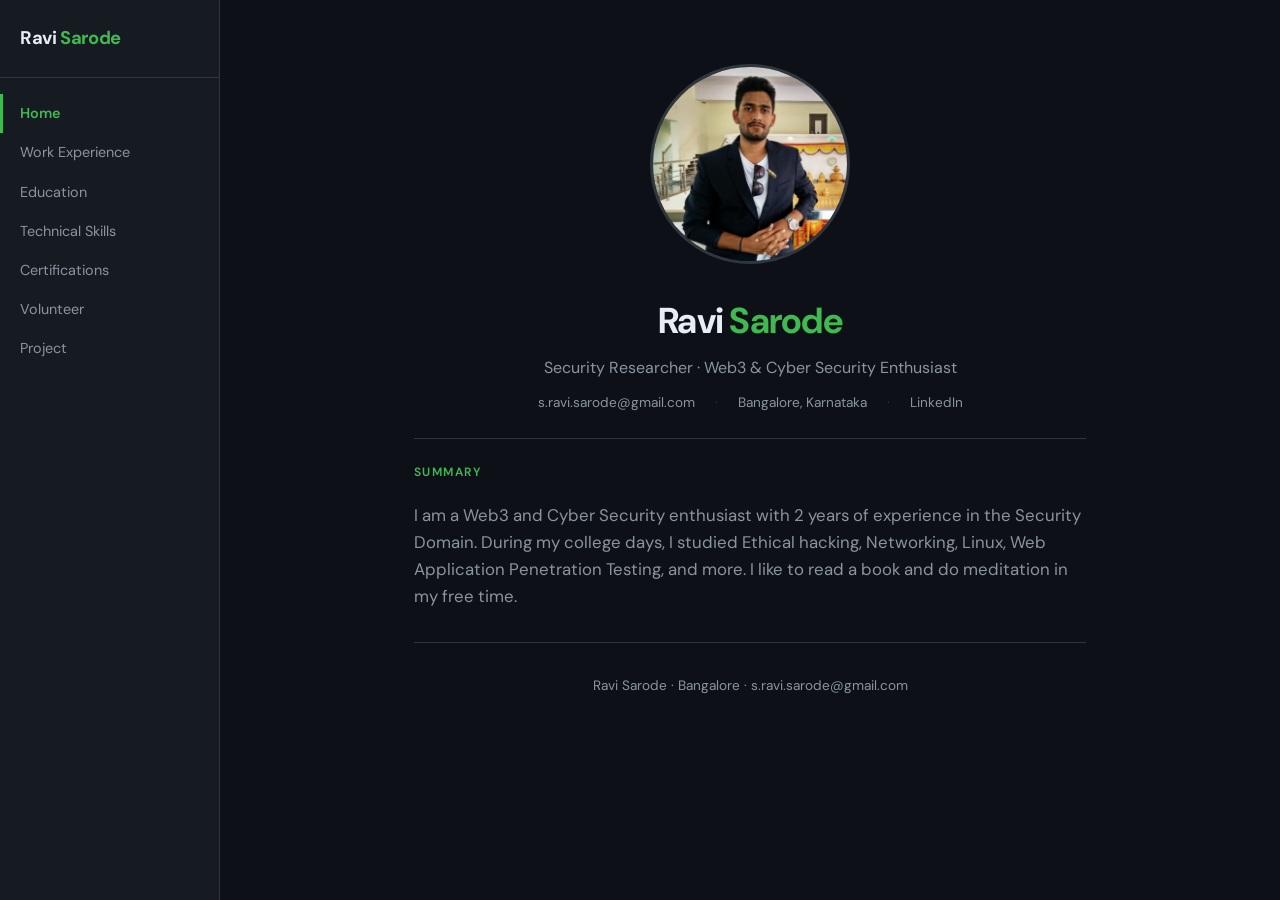
==== index.html @ e438eb8a "Initial commit: resume website Made-with: Cursor" ====
<!DOCTYPE html>
<html lang="en">
<head>
  <meta charset="UTF-8">
  <meta name="viewport" content="width=device-width, initial-scale=1.0">
  <title>Ravi Sarode | Security Researcher & Web3 Enthusiast</title>
  <link rel="preconnect" href="https://fonts.googleapis.com">
  <link rel="preconnect" href="https://fonts.gstatic.com" crossorigin>
  <link href="https://fonts.googleapis.com/css2?family=DM+Sans:ital,opsz,wght@0,9..40,400;0,9..40,500;0,9..40,600;0,9..40,700&family=JetBrains+Mono:wght@400;500&display=swap" rel="stylesheet">
  <link rel="stylesheet" href="styles.css">
</head>
<body>
  <aside class="sidebar">
    <div class="sidebar-brand">
      <a href="index.html">Ravi <span>Sarode</span></a>
    </div>
    <nav>
      <ul class="sidebar-nav">
        <li><a href="index.html" class="active">Home</a></li>
        <li><a href="work-experience.html">Work Experience</a></li>
        <li><a href="education.html">Education</a></li>
        <li><a href="technical-skills.html">Technical Skills</a></li>
        <li><a href="certifications.html">Certifications</a></li>
        <li><a href="volunteer.html">Volunteer</a></li>
        <li><a href="project.html">Project</a></li>
      </ul>
    </nav>
  </aside>

  <main class="main">
    <div class="container">
      <header class="page-header home-hero">
        <div class="home-photo-wrap">
          <img src="ravi.png" alt="Ravi Sarode" class="home-photo" width="220" height="220">
        </div>
        <h1 class="hero-name">Ravi <span>Sarode</span></h1>
        <p class="hero-tagline">Security Researcher · Web3 & Cyber Security Enthusiast</p>
        <div class="contact-bar">
          <a href="mailto:s.ravi.sarode@gmail.com">s.ravi.sarode@gmail.com</a>
          <span class="sep">·</span>
          <span>Bangalore, Karnataka</span>
          <span class="sep">·</span>
          <a href="https://linkedin.com/in/ravi-sarode/" target="_blank" rel="noopener">LinkedIn</a>
        </div>
      </header>

      <h2 class="page-title">Summary</h2>
      <section class="summary">
        <p>
          I am a Web3 and Cyber Security enthusiast with 2 years of experience in the Security Domain.
          During my college days, I studied Ethical hacking, Networking, Linux, Web Application Penetration Testing, and more.
          I like to read a book and do meditation in my free time.
        </p>
      </section>

      <footer>
        <p>Ravi Sarode · Bangalore · s.ravi.sarode@gmail.com</p>
      </footer>
    </div>
  </main>
</body>
</html>
---- styles.css ----
:root {
  --bg: #0d1117;
  --surface: #161b22;
  --border: #30363d;
  --text: #e6edf3;
  --text-muted: #8b949e;
  --accent: #3fb950;
  --accent-dim: #238636;
  --sidebar-w: 220px;
}

* {
  margin: 0;
  padding: 0;
  box-sizing: border-box;
}

html {
  scroll-behavior: smooth;
}

body {
  font-family: 'DM Sans', system-ui, sans-serif;
  background: var(--bg);
  color: var(--text);
  line-height: 1.6;
  min-height: 100vh;
  display: flex;
}

/* Left sidebar */
.sidebar {
  position: fixed;
  left: 0;
  top: 0;
  bottom: 0;
  width: var(--sidebar-w);
  background: var(--surface);
  border-right: 1px solid var(--border);
  padding: 1.5rem 0;
  z-index: 100;
}

.sidebar-brand {
  padding: 0 1.25rem 1.5rem;
  border-bottom: 1px solid var(--border);
  margin-bottom: 1rem;
}

.sidebar-brand a {
  text-decoration: none;
  color: var(--text);
  font-weight: 700;
  font-size: 1.15rem;
  letter-spacing: -0.02em;
}

.sidebar-brand a span {
  color: var(--accent);
}

.sidebar-nav {
  list-style: none;
}

.sidebar-nav a {
  display: block;
  padding: 0.5rem 1.25rem;
  color: var(--text-muted);
  text-decoration: none;
  font-size: 0.9rem;
  transition: color 0.15s, background 0.15s;
}

.sidebar-nav a:hover {
  color: var(--accent);
  background: rgba(63, 185, 80, 0.08);
}

.sidebar-nav a.active {
  color: var(--accent);
  font-weight: 600;
  border-left: 3px solid var(--accent);
  padding-left: calc(1.25rem - 3px);
}

/* Main content */
.main {
  flex: 1;
  margin-left: var(--sidebar-w);
  min-height: 100vh;
}

.container {
  max-width: 720px;
  margin: 0 auto;
  padding: 2rem 1.5rem;
}

/* Hero (for home) */
header.page-header {
  padding: 2rem 0 1.5rem;
  border-bottom: 1px solid var(--border);
  margin-bottom: 1.5rem;
}

/* Home page only: photo above name, centered */
.home-hero {
  text-align: center;
}

.home-photo-wrap {
  margin-bottom: 1.25rem;
}

.home-photo {
  width: 200px;
  height: 200px;
  object-fit: cover;
  border-radius: 50%;
  border: 3px solid var(--border);
  display: inline-block;
}

.home-hero .hero-name {
  margin-bottom: 0.35rem;
}

.home-hero .hero-tagline {
  margin-bottom: 0.75rem;
}

.home-hero .contact-bar {
  justify-content: center;
}


.hero-name {
  font-size: clamp(1.75rem, 4vw, 2.25rem);
  font-weight: 700;
  letter-spacing: -0.02em;
  margin-bottom: 0.35rem;
}

.hero-name span {
  color: var(--accent);
}

.hero-tagline {
  font-size: 1rem;
  color: var(--text-muted);
}

.contact-bar {
  display: flex;
  flex-wrap: wrap;
  gap: 0.75rem 1.25rem;
  font-size: 0.85rem;
  margin-top: 0.75rem;
}

.contact-bar a,
.contact-bar span {
  color: var(--text-muted);
  text-decoration: none;
}

.contact-bar a:hover {
  color: var(--accent);
}

.contact-bar .sep {
  color: var(--border);
}

/* Page title */
.page-title {
  font-size: 0.75rem;
  font-weight: 600;
  text-transform: uppercase;
  letter-spacing: 0.12em;
  color: var(--accent);
  margin-bottom: 1.25rem;
}

/* Summary */
.summary p {
  color: var(--text-muted);
  font-size: 1.05rem;
  max-width: 65ch;
}

/* Cards */
.card {
  background: var(--surface);
  border: 1px solid var(--border);
  border-radius: 8px;
  padding: 1.25rem 1.5rem;
  margin-bottom: 1rem;
}

.card:last-child {
  margin-bottom: 0;
}

.card-header {
  display: flex;
  flex-wrap: wrap;
  justify-content: space-between;
  align-items: baseline;
  gap: 0.5rem;
  margin-bottom: 0.75rem;
}

.card-title {
  font-weight: 600;
  font-size: 1.05rem;
}

.card-meta {
  font-size: 0.85rem;
  color: var(--text-muted);
  font-family: 'JetBrains Mono', monospace;
}

.card-sub {
  font-size: 0.9rem;
  color: var(--accent);
  margin-bottom: 0.5rem;
}

.card ul {
  list-style: none;
  padding-left: 0;
}

.card li {
  position: relative;
  padding-left: 1.25rem;
  margin-bottom: 0.4rem;
  color: var(--text-muted);
  font-size: 0.95rem;
}

.card li::before {
  content: '';
  position: absolute;
  left: 0;
  top: 0.55em;
  width: 4px;
  height: 4px;
  background: var(--accent);
  border-radius: 50%;
}

/* Skills grid */
.skills-grid {
  display: grid;
  grid-template-columns: repeat(auto-fill, minmax(160px, 1fr));
  gap: 0.75rem;
}

.skill-tag {
  background: var(--surface);
  border: 1px solid var(--border);
  border-radius: 6px;
  padding: 0.5rem 0.85rem;
  font-size: 0.9rem;
  font-family: 'JetBrains Mono', monospace;
}

.certs-list {
  display: flex;
  flex-wrap: wrap;
  gap: 0.75rem;
}

.cert-badge {
  background: var(--surface);
  border: 1px solid var(--border);
  border-radius: 6px;
  padding: 0.6rem 1rem;
  font-size: 0.9rem;
  color: var(--text-muted);
}

footer {
  padding: 2rem 0 1rem;
  margin-top: 2rem;
  border-top: 1px solid var(--border);
  text-align: center;
  font-size: 0.85rem;
  color: var(--text-muted);
}

@media (max-width: 768px) {
  .sidebar {
    width: 100%;
    height: auto;
    position: relative;
    border-right: none;
    border-bottom: 1px solid var(--border);
    padding: 0.75rem 1rem;
  }

  .sidebar-brand {
    padding: 0 0 0.75rem;
    margin-bottom: 0.5rem;
  }

  .main {
    margin-left: 0;
  }

  .sidebar-nav {
    display: flex;
    flex-wrap: wrap;
    gap: 0.25rem;
  }

  .sidebar-nav a {
    padding: 0.4rem 0.75rem;
    font-size: 0.8rem;
  }

  .sidebar-nav a.active {
    border-left: none;
    border-bottom: 2px solid var(--accent);
    padding-left: 0.75rem;
  }
}

@media (max-width: 600px) {
  .container {
    padding: 1.25rem 1rem;
  }

  .card-header {
    flex-direction: column;
    align-items: flex-start;
  }
}
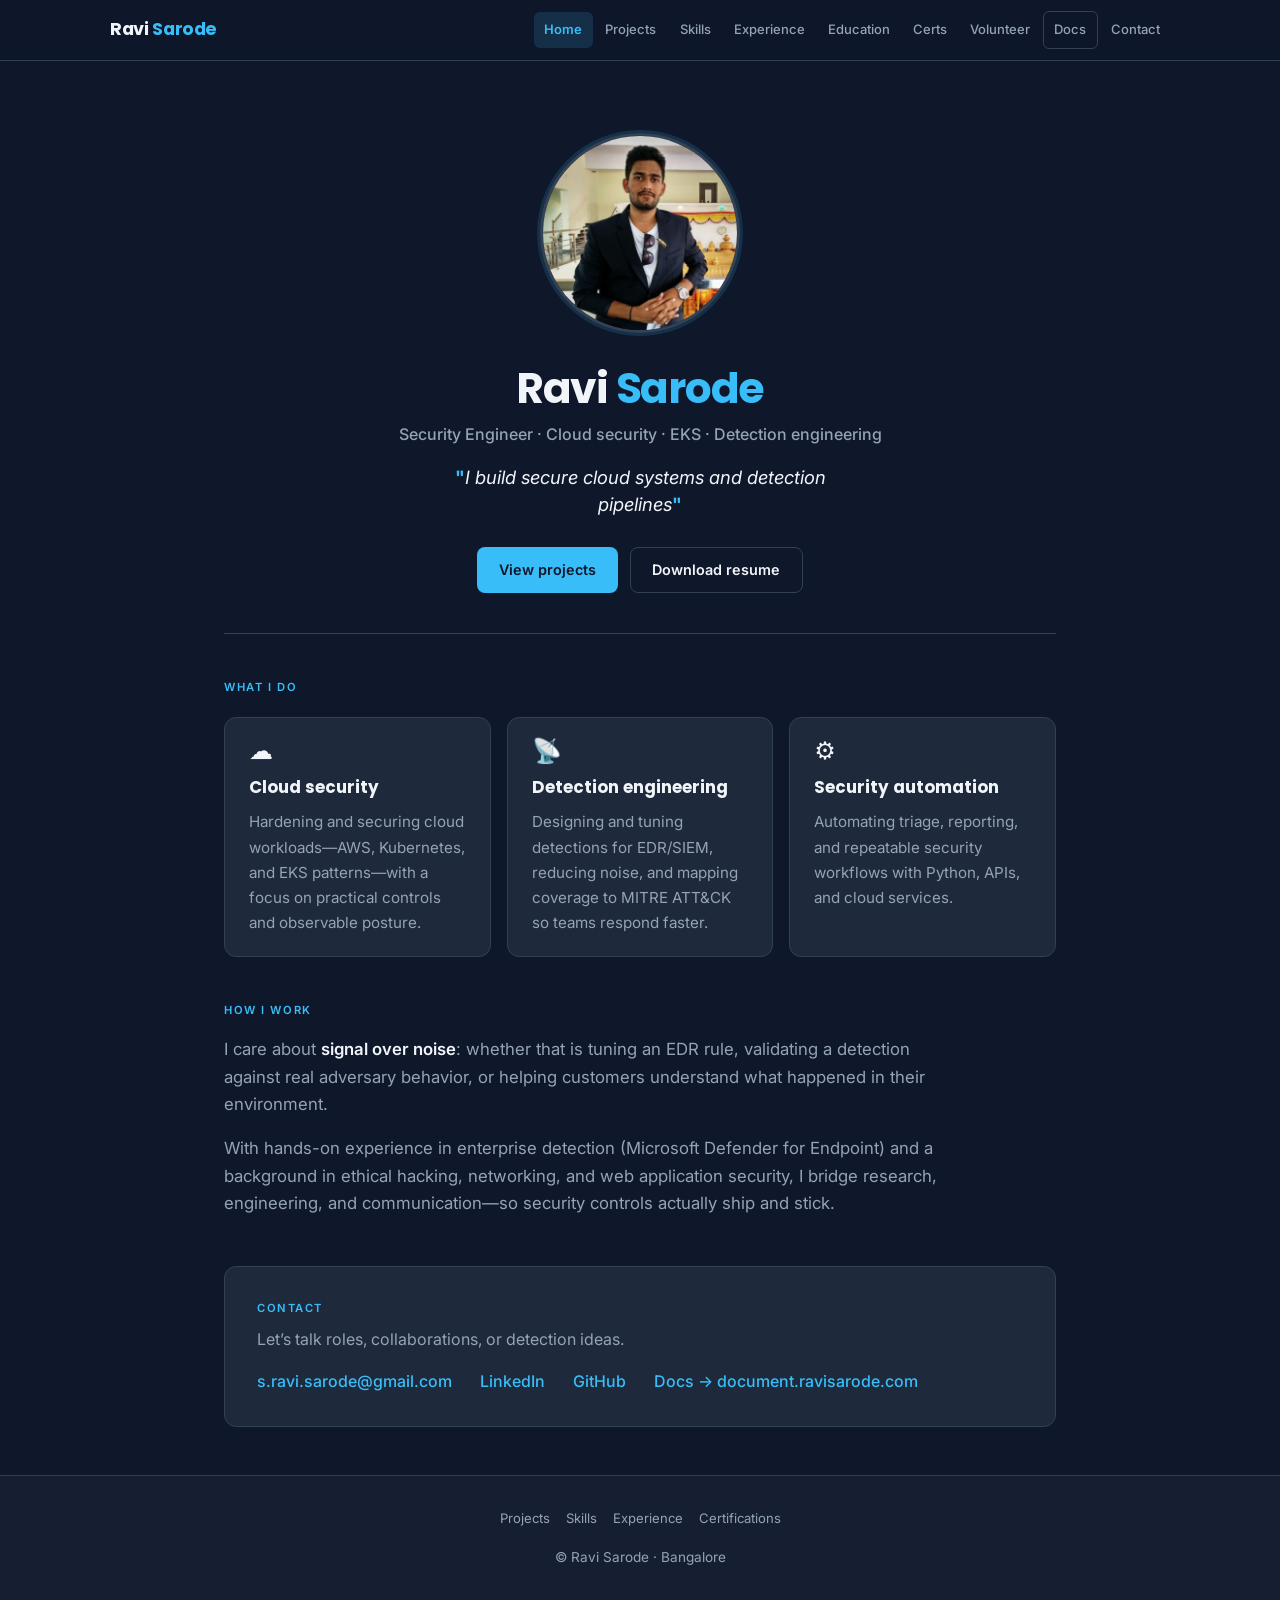
==== commit 73764345: "Portfolio updates: nav, theme, education timeline, experience (Fortinet/LTI), volunteer links Made-w" ====
--- a/index.html
+++ b/index.html
@@ -3,60 +3,113 @@
 <head>
   <meta charset="UTF-8">
   <meta name="viewport" content="width=device-width, initial-scale=1.0">
-  <title>Ravi Sarode | Security Researcher & Web3 Enthusiast</title>
+  <title>Ravi Sarode | Security Engineer · Cloud & Detection</title>
   <link rel="preconnect" href="https://fonts.googleapis.com">
   <link rel="preconnect" href="https://fonts.gstatic.com" crossorigin>
-  <link href="https://fonts.googleapis.com/css2?family=DM+Sans:ital,opsz,wght@0,9..40,400;0,9..40,500;0,9..40,600;0,9..40,700&family=JetBrains+Mono:wght@400;500&display=swap" rel="stylesheet">
-  <link rel="stylesheet" href="styles.css">
+  <link href="https://fonts.googleapis.com/css2?family=Inter:wght@400;500;600;700&family=JetBrains+Mono:wght@400;500&family=Poppins:wght@600;700&display=swap" rel="stylesheet">
+  <link rel="stylesheet" href="styles.css?v=4">
 </head>
 <body>
-  <aside class="sidebar">
-    <div class="sidebar-brand">
-      <a href="index.html">Ravi <span>Sarode</span></a>
+  <a class="skip-link" href="#main-content">Skip to content</a>
+  <header class="site-header">
+    <div class="header-inner">
+      <a class="site-logo" href="index.html">Ravi <span>Sarode</span></a>
+      <button type="button" class="nav-toggle" aria-label="Open menu" aria-expanded="false" aria-controls="site-nav">
+        <span class="nav-toggle-bars" aria-hidden="true">
+          <span class="nav-toggle-bar"></span>
+          <span class="nav-toggle-bar"></span>
+          <span class="nav-toggle-bar"></span>
+        </span>
+      </button>
+      <nav id="site-nav" class="primary-nav" aria-label="Main">
+        <ul class="nav-list">
+          <li><a href="index.html" class="active">Home</a></li>
+          <li><a href="project.html">Projects</a></li>
+          <li><a href="technical-skills.html">Skills</a></li>
+          <li><a href="work-experience.html">Experience</a></li>
+          <li><a href="education.html">Education</a></li>
+          <li><a href="certifications.html">Certs</a></li>
+          <li><a href="volunteer.html">Volunteer</a></li>
+          <li><a href="https://document.ravisarode.com" class="nav-docs" target="_blank" rel="noopener">Docs</a></li>
+          <li><a href="#contact">Contact</a></li>
+        </ul>
+      </nav>
     </div>
-    <nav>
-      <ul class="sidebar-nav">
-        <li><a href="index.html" class="active">Home</a></li>
-        <li><a href="work-experience.html">Work Experience</a></li>
-        <li><a href="education.html">Education</a></li>
-        <li><a href="technical-skills.html">Technical Skills</a></li>
-        <li><a href="certifications.html">Certifications</a></li>
-        <li><a href="volunteer.html">Volunteer</a></li>
-        <li><a href="project.html">Project</a></li>
-      </ul>
-    </nav>
-  </aside>
+  </header>
+  <div class="nav-overlay" aria-hidden="true"></div>
 
-  <main class="main">
+  <main class="main" id="main-content">
     <div class="container">
       <header class="page-header home-hero">
         <div class="home-photo-wrap">
           <img src="ravi.png" alt="Ravi Sarode" class="home-photo" width="220" height="220">
         </div>
         <h1 class="hero-name">Ravi <span>Sarode</span></h1>
-        <p class="hero-tagline">Security Researcher · Web3 & Cyber Security Enthusiast</p>
-        <div class="contact-bar">
-          <a href="mailto:s.ravi.sarode@gmail.com">s.ravi.sarode@gmail.com</a>
-          <span class="sep">·</span>
-          <span>Bangalore, Karnataka</span>
-          <span class="sep">·</span>
-          <a href="https://linkedin.com/in/ravi-sarode/" target="_blank" rel="noopener">LinkedIn</a>
+        <p class="hero-role">Security Engineer · Cloud security · EKS · Detection engineering</p>
+        <p class="hero-quote">I build secure cloud systems and detection pipelines</p>
+        <div class="hero-cta">
+          <a class="btn btn-primary" href="project.html">View projects</a>
+          <a class="btn btn-secondary" href="resume.pdf" download>Download resume</a>
         </div>
       </header>
 
-      <h2 class="page-title">Summary</h2>
-      <section class="summary">
-        <p>
-          I am a Web3 and Cyber Security enthusiast with 2 years of experience in the Security Domain.
-          During my college days, I studied Ethical hacking, Networking, Linux, Web Application Penetration Testing, and more.
-          I like to read a book and do meditation in my free time.
-        </p>
+      <section class="section-what" aria-labelledby="what-heading">
+        <h2 id="what-heading" class="page-title">What I do</h2>
+        <div class="what-grid">
+          <article class="what-card">
+            <div class="what-icon" aria-hidden="true">☁️</div>
+            <h3>Cloud security</h3>
+            <p>Hardening and securing cloud workloads—AWS, Kubernetes, and EKS patterns—with a focus on practical controls and observable posture.</p>
+          </article>
+          <article class="what-card">
+            <div class="what-icon" aria-hidden="true">📡</div>
+            <h3>Detection engineering</h3>
+            <p>Designing and tuning detections for EDR/SIEM, reducing noise, and mapping coverage to MITRE ATT&amp;CK so teams respond faster.</p>
+          </article>
+          <article class="what-card">
+            <div class="what-icon" aria-hidden="true">⚙️</div>
+            <h3>Security automation</h3>
+            <p>Automating triage, reporting, and repeatable security workflows with Python, APIs, and cloud services.</p>
+          </article>
+        </div>
       </section>
 
-      <footer>
-        <p>Ravi Sarode · Bangalore · s.ravi.sarode@gmail.com</p>
-      </footer>
+      <section class="section-story" aria-labelledby="story-heading">
+        <h2 id="story-heading" class="page-title">How I work</h2>
+        <div class="story-block">
+          <p>
+            I care about <strong>signal over noise</strong>: whether that is tuning an EDR rule, validating a detection against real adversary behavior, or helping customers understand what happened in their environment.
+          </p>
+          <p>
+            With hands-on experience in enterprise detection (Microsoft Defender for Endpoint) and a background in ethical hacking, networking, and web application security, I bridge research, engineering, and communication—so security controls actually ship and stick.
+          </p>
+        </div>
+      </section>
+
+      <section class="section-contact" id="contact" aria-labelledby="contact-heading">
+        <h2 id="contact-heading" class="page-title" style="margin-bottom: 0.5rem;">Contact</h2>
+        <p class="page-lead" style="margin-bottom: 0;">Let’s talk roles, collaborations, or detection ideas.</p>
+        <div class="contact-grid">
+          <a href="mailto:s.ravi.sarode@gmail.com">s.ravi.sarode@gmail.com</a>
+          <a href="https://linkedin.com/in/ravi-sarode/" target="_blank" rel="noopener">LinkedIn</a>
+          <a href="https://github.com/ravisarode" target="_blank" rel="noopener">GitHub</a>
+          <a href="https://document.ravisarode.com" target="_blank" rel="noopener">Docs → document.ravisarode.com</a>
+        </div>
+      </section>
     </div>
   </main>
+
+  <footer class="site-footer">
+    <div class="site-footer-inner">
+      <nav class="footer-quick" aria-label="Footer">
+        <a href="project.html">Projects</a>
+        <a href="technical-skills.html">Skills</a>
+        <a href="work-experience.html">Experience</a>
+        <a href="certifications.html">Certifications</a>
+      </nav>
+      <p>© Ravi Sarode · Bangalore</p>
+    </div>
+  </footer>
+  <script src="nav.js?v=4"></script>
 </body>
 </html>
--- a/styles.css
+++ b/styles.css
@@ -1,12 +1,16 @@
 :root {
-  --bg: #0d1117;
-  --surface: #161b22;
-  --border: #30363d;
-  --text: #e6edf3;
-  --text-muted: #8b949e;
-  --accent: #3fb950;
-  --accent-dim: #238636;
-  --sidebar-w: 220px;
+  --bg: #0f172a;
+  --bg-elevated: #1e293b;
+  --surface: #1e293b;
+  --border: #334155;
+  --text: #f1f5f9;
+  --text-muted: #94a3b8;
+  --accent: #38bdf8;
+  --accent-dim: #0ea5e9;
+  --accent-glow: rgba(56, 189, 248, 0.15);
+  --header-h: 3.75rem;
+  --container: 880px;
+  --container-wide: 1100px;
 }
 
 * {
@@ -20,97 +24,155 @@
 }
 
 body {
-  font-family: 'DM Sans', system-ui, sans-serif;
+  font-family: 'Inter', system-ui, -apple-system, sans-serif;
   background: var(--bg);
   color: var(--text);
-  line-height: 1.6;
+  line-height: 1.65;
   min-height: 100vh;
   display: flex;
-}
-
-/* Left sidebar */
-.sidebar {
-  position: fixed;
-  left: 0;
+  flex-direction: column;
+}
+
+.skip-link {
+  position: absolute;
+  left: -9999px;
+  top: 0.5rem;
+  z-index: 500;
+  padding: 0.5rem 1rem;
+  background: var(--accent);
+  color: var(--bg);
+  font-weight: 600;
+  border-radius: 6px;
+}
+
+.skip-link:focus {
+  left: 0.5rem;
+}
+
+/* ——— Top header ——— */
+.site-header {
+  position: sticky;
   top: 0;
-  bottom: 0;
-  width: var(--sidebar-w);
-  background: var(--surface);
-  border-right: 1px solid var(--border);
-  padding: 1.5rem 0;
   z-index: 100;
-}
-
-.sidebar-brand {
-  padding: 0 1.25rem 1.5rem;
+  background: rgba(15, 23, 42, 0.92);
+  backdrop-filter: blur(10px);
   border-bottom: 1px solid var(--border);
-  margin-bottom: 1rem;
-}
-
-.sidebar-brand a {
+}
+
+.header-inner {
+  max-width: var(--container-wide);
+  margin: 0 auto;
+  padding: 0.65rem 1.25rem;
+  display: flex;
+  align-items: center;
+  justify-content: space-between;
+  gap: 1rem;
+  min-height: var(--header-h);
+}
+
+.site-logo {
   text-decoration: none;
   color: var(--text);
+  font-family: 'Poppins', sans-serif;
   font-weight: 700;
-  font-size: 1.15rem;
+  font-size: 1.1rem;
   letter-spacing: -0.02em;
-}
-
-.sidebar-brand a span {
-  color: var(--accent);
-}
-
-.sidebar-nav {
+  flex-shrink: 0;
+}
+
+.site-logo span {
+  color: var(--accent);
+}
+
+.primary-nav .nav-list {
   list-style: none;
-}
-
-.sidebar-nav a {
+  display: flex;
+  flex-wrap: wrap;
+  align-items: center;
+  justify-content: flex-end;
+  gap: 0.15rem;
+}
+
+.primary-nav a {
   display: block;
-  padding: 0.5rem 1.25rem;
+  padding: 0.45rem 0.65rem;
   color: var(--text-muted);
   text-decoration: none;
-  font-size: 0.9rem;
+  font-size: 0.8125rem;
+  font-weight: 500;
+  border-radius: 6px;
   transition: color 0.15s, background 0.15s;
 }
 
-.sidebar-nav a:hover {
-  color: var(--accent);
-  background: rgba(63, 185, 80, 0.08);
-}
-
-.sidebar-nav a.active {
-  color: var(--accent);
+.primary-nav a:hover {
+  color: var(--accent);
+  background: var(--accent-glow);
+}
+
+.primary-nav a.active {
+  color: var(--accent);
+  background: var(--accent-glow);
   font-weight: 600;
-  border-left: 3px solid var(--accent);
-  padding-left: calc(1.25rem - 3px);
-}
-
-/* Main content */
+}
+
+.primary-nav a.nav-docs {
+  border: 1px solid var(--border);
+}
+
+.primary-nav a.nav-docs:hover {
+  border-color: var(--accent);
+}
+
+/* Main */
 .main {
   flex: 1;
-  margin-left: var(--sidebar-w);
-  min-height: 100vh;
+  width: 100%;
 }
 
 .container {
-  max-width: 720px;
+  max-width: var(--container);
   margin: 0 auto;
-  padding: 2rem 1.5rem;
-}
-
-/* Hero (for home) */
-header.page-header {
-  padding: 2rem 0 1.5rem;
+  padding: 2rem 1.5rem 3rem;
+}
+
+.container-wide {
+  max-width: var(--container-wide);
+  margin: 0 auto;
+  padding-left: 1.5rem;
+  padding-right: 1.5rem;
+}
+
+/* Page headers (inner pages) */
+.page-header {
+  padding: 0 0 1.75rem;
+  margin-bottom: 1.75rem;
   border-bottom: 1px solid var(--border);
-  margin-bottom: 1.5rem;
-}
-
-/* Home page only: photo above name, centered */
+}
+
+.page-header-slim .page-heading {
+  font-family: 'Poppins', sans-serif;
+  font-size: clamp(1.5rem, 3vw, 1.85rem);
+  font-weight: 700;
+  letter-spacing: -0.02em;
+  margin-bottom: 0.35rem;
+}
+
+.page-lead {
+  color: var(--text-muted);
+  font-size: 1rem;
+  max-width: 50ch;
+}
+
+/* Home hero */
 .home-hero {
   text-align: center;
+  padding: 2.5rem 0 2rem;
+  margin-bottom: 0;
+  border-bottom: 1px solid var(--border);
 }
 
 .home-photo-wrap {
-  margin-bottom: 1.25rem;
+  margin-bottom: 1.5rem;
 }
 
 .home-photo {
@@ -119,83 +181,214 @@
   object-fit: cover;
   border-radius: 50%;
   border: 3px solid var(--border);
+  box-shadow: 0 0 0 3px var(--accent-glow);
   display: inline-block;
 }
 
-.home-hero .hero-name {
-  margin-bottom: 0.35rem;
-}
-
-.home-hero .hero-tagline {
-  margin-bottom: 0.75rem;
-}
-
-.home-hero .contact-bar {
+.hero-name {
+  font-family: 'Poppins', sans-serif;
+  font-size: clamp(2rem, 5vw, 2.65rem);
+  font-weight: 700;
+  letter-spacing: -0.03em;
+  margin-bottom: 0.5rem;
+  line-height: 1.15;
+}
+
+.hero-name span {
+  color: var(--accent);
+}
+
+.hero-role {
+  font-size: 1rem;
+  font-weight: 500;
+  color: var(--text-muted);
+  margin-bottom: 1rem;
+  max-width: 36rem;
+  margin-left: auto;
+  margin-right: auto;
+}
+
+.hero-quote {
+  font-size: 1.15rem;
+  color: var(--text);
+  font-style: italic;
+  margin-bottom: 1.75rem;
+  max-width: 28rem;
+  margin-left: auto;
+  margin-right: auto;
+  line-height: 1.5;
+}
+
+.hero-quote::before {
+  content: '"';
+  color: var(--accent);
+  font-style: normal;
+  font-weight: 700;
+}
+
+.hero-quote::after {
+  content: '"';
+  color: var(--accent);
+  font-style: normal;
+  font-weight: 700;
+}
+
+.hero-cta {
+  display: flex;
+  flex-wrap: wrap;
+  gap: 0.75rem;
   justify-content: center;
-}
-
-
-.hero-name {
-  font-size: clamp(1.75rem, 4vw, 2.25rem);
-  font-weight: 700;
-  letter-spacing: -0.02em;
-  margin-bottom: 0.35rem;
-}
-
-.hero-name span {
-  color: var(--accent);
-}
-
-.hero-tagline {
-  font-size: 1rem;
-  color: var(--text-muted);
-}
-
-.contact-bar {
+  margin-bottom: 0.5rem;
+}
+
+.btn {
+  display: inline-flex;
+  align-items: center;
+  justify-content: center;
+  padding: 0.65rem 1.35rem;
+  font-size: 0.9rem;
+  font-weight: 600;
+  font-family: inherit;
+  text-decoration: none;
+  border-radius: 8px;
+  border: none;
+  cursor: pointer;
+  transition: transform 0.15s, box-shadow 0.15s, background 0.15s;
+}
+
+.btn:active {
+  transform: scale(0.98);
+}
+
+.btn-primary {
+  background: var(--accent);
+  color: var(--bg);
+}
+
+.btn-primary:hover {
+  background: var(--accent-dim);
+  box-shadow: 0 4px 20px var(--accent-glow);
+}
+
+.btn-secondary {
+  background: transparent;
+  color: var(--text);
+  border: 1px solid var(--border);
+}
+
+.btn-secondary:hover {
+  border-color: var(--accent);
+  color: var(--accent);
+}
+
+/* What I Do */
+.section-what {
+  margin-top: 2.75rem;
+}
+
+.what-grid {
+  display: grid;
+  grid-template-columns: repeat(auto-fit, minmax(240px, 1fr));
+  gap: 1rem;
+  margin-top: 1.25rem;
+}
+
+.what-card {
+  background: var(--surface);
+  border: 1px solid var(--border);
+  border-radius: 12px;
+  padding: 1.35rem 1.5rem;
+  transition: border-color 0.2s, box-shadow 0.2s;
+}
+
+.what-card:hover {
+  border-color: rgba(56, 189, 248, 0.35);
+  box-shadow: 0 8px 32px rgba(0, 0, 0, 0.2);
+}
+
+.what-card h3 {
+  font-family: 'Poppins', sans-serif;
+  font-size: 1.05rem;
+  margin-bottom: 0.5rem;
+  color: var(--text);
+}
+
+.what-card p {
+  color: var(--text-muted);
+  font-size: 0.95rem;
+}
+
+.what-icon {
+  font-size: 1.5rem;
+  margin-bottom: 0.65rem;
+  line-height: 1;
+}
+
+/* Story / summary */
+.section-story {
+  margin-top: 2.75rem;
+}
+
+.summary p,
+.story-block p {
+  color: var(--text-muted);
+  font-size: 1.05rem;
+  max-width: 65ch;
+  margin-bottom: 1rem;
+}
+
+.summary p:last-child,
+.story-block p:last-child {
+  margin-bottom: 0;
+}
+
+.story-block strong {
+  color: var(--text);
+  font-weight: 600;
+}
+
+/* Contact section */
+.section-contact {
+  margin-top: 3rem;
+  padding: 2rem;
+  background: var(--surface);
+  border: 1px solid var(--border);
+  border-radius: 12px;
+}
+
+.contact-grid {
   display: flex;
   flex-wrap: wrap;
-  gap: 0.75rem 1.25rem;
-  font-size: 0.85rem;
-  margin-top: 0.75rem;
-}
-
-.contact-bar a,
-.contact-bar span {
-  color: var(--text-muted);
+  gap: 1rem 1.75rem;
+  margin-top: 1rem;
+}
+
+.contact-grid a {
+  color: var(--accent);
   text-decoration: none;
-}
-
-.contact-bar a:hover {
-  color: var(--accent);
-}
-
-.contact-bar .sep {
-  color: var(--border);
-}
-
-/* Page title */
+  font-weight: 500;
+}
+
+.contact-grid a:hover {
+  text-decoration: underline;
+}
+
+/* Page title (eyebrow) */
 .page-title {
-  font-size: 0.75rem;
+  font-size: 0.7rem;
   font-weight: 600;
   text-transform: uppercase;
-  letter-spacing: 0.12em;
-  color: var(--accent);
-  margin-bottom: 1.25rem;
-}
-
-/* Summary */
-.summary p {
-  color: var(--text-muted);
-  font-size: 1.05rem;
-  max-width: 65ch;
+  letter-spacing: 0.14em;
+  color: var(--accent);
+  margin-bottom: 1rem;
 }
 
 /* Cards */
 .card {
   background: var(--surface);
   border: 1px solid var(--border);
-  border-radius: 8px;
-  padding: 1.25rem 1.5rem;
+  border-radius: 12px;
+  padding: 1.35rem 1.5rem;
   margin-bottom: 1rem;
 }
 
@@ -213,20 +406,40 @@
 }
 
 .card-title {
+  font-family: 'Poppins', sans-serif;
   font-weight: 600;
-  font-size: 1.05rem;
+  font-size: 1.08rem;
 }
 
 .card-meta {
-  font-size: 0.85rem;
+  font-size: 0.82rem;
   color: var(--text-muted);
   font-family: 'JetBrains Mono', monospace;
+}
+
+.card-meta a {
+  color: #f0f9ff;
+  text-decoration: underline;
+  text-decoration-color: rgba(56, 189, 248, 0.75);
+  text-underline-offset: 3px;
+  font-weight: 600;
+}
+
+.card-meta a:hover {
+  color: #ffffff;
+  text-decoration-color: var(--accent);
+}
+
+.card-meta a:focus-visible {
+  outline: 2px solid var(--accent);
+  outline-offset: 3px;
+  border-radius: 2px;
 }
 
 .card-sub {
   font-size: 0.9rem;
   color: var(--accent);
-  margin-bottom: 0.5rem;
+  margin-bottom: 0.65rem;
 }
 
 .card ul {
@@ -236,8 +449,8 @@
 
 .card li {
   position: relative;
-  padding-left: 1.25rem;
-  margin-bottom: 0.4rem;
+  padding-left: 1.15rem;
+  margin-bottom: 0.55rem;
   color: var(--text-muted);
   font-size: 0.95rem;
 }
@@ -247,96 +460,743 @@
   position: absolute;
   left: 0;
   top: 0.55em;
-  width: 4px;
-  height: 4px;
+  width: 5px;
+  height: 5px;
   background: var(--accent);
   border-radius: 50%;
 }
 
-/* Skills grid */
-.skills-grid {
+/* Education — timeline + panels */
+.education-timeline {
+  position: relative;
+  max-width: min(100%, var(--container));
+  width: 100%;
+  margin: 0 auto;
+}
+
+.education-item {
   display: grid;
-  grid-template-columns: repeat(auto-fill, minmax(160px, 1fr));
-  gap: 0.75rem;
-}
-
-.skill-tag {
+  grid-template-columns: 2.25rem 1fr;
+  gap: 1rem 1.25rem;
+  padding-bottom: 1.35rem;
+  position: relative;
+}
+
+.education-item:last-child {
+  padding-bottom: 0;
+}
+
+.education-track {
+  position: relative;
+  display: flex;
+  justify-content: center;
+  padding-top: 0.5rem;
+}
+
+.education-node {
+  width: 14px;
+  height: 14px;
+  border-radius: 50%;
+  background: var(--accent);
+  box-shadow:
+    0 0 0 4px var(--accent-glow),
+    0 0 24px rgba(56, 189, 248, 0.35);
+  flex-shrink: 0;
+  z-index: 1;
+}
+
+.education-item:not(:last-child) .education-track::after {
+  content: '';
+  position: absolute;
+  top: 1.25rem;
+  left: 50%;
+  transform: translateX(-50%);
+  width: 2px;
+  height: calc(100% + 0.5rem);
+  background: linear-gradient(
+    180deg,
+    var(--accent) 0%,
+    rgba(56, 189, 248, 0.2) 70%,
+    rgba(56, 189, 248, 0.06) 100%
+  );
+  border-radius: 2px;
+}
+
+.education-panel {
+  border: 1px solid var(--border);
+  border-radius: 14px;
+  padding: 1.2rem 1.35rem 1.3rem;
+  background: var(--surface);
+  transition: border-color 0.2s ease, box-shadow 0.2s ease, transform 0.2s ease;
+}
+
+.education-panel:hover {
+  border-color: rgba(56, 189, 248, 0.45);
+  box-shadow: 0 16px 48px rgba(0, 0, 0, 0.28), 0 0 0 1px rgba(56, 189, 248, 0.12);
+  transform: translateY(-3px);
+}
+
+@media (prefers-reduced-motion: reduce) {
+  .education-panel {
+    transition: none;
+  }
+
+  .education-panel:hover {
+    transform: none;
+  }
+}
+
+.education-item--featured .education-panel {
+  background: linear-gradient(
+    145deg,
+    rgba(56, 189, 248, 0.12) 0%,
+    var(--surface) 42%,
+    var(--surface) 100%
+  );
+  border-color: rgba(56, 189, 248, 0.35);
+}
+
+.education-panel-top {
+  display: flex;
+  gap: 1rem;
+  align-items: flex-start;
+}
+
+.education-icon {
+  width: 2.65rem;
+  height: 2.65rem;
+  border-radius: 12px;
+  display: flex;
+  align-items: center;
+  justify-content: center;
+  font-size: 1.25rem;
+  line-height: 1;
+  background: linear-gradient(145deg, rgba(56, 189, 248, 0.22), rgba(56, 189, 248, 0.06));
+  border: 1px solid rgba(56, 189, 248, 0.35);
+  flex-shrink: 0;
+}
+
+.education-panel-main {
+  min-width: 0;
+  flex: 1;
+}
+
+.education-title-row {
+  display: flex;
+  flex-wrap: wrap;
+  align-items: center;
+  gap: 0.5rem 0.65rem;
+  margin-bottom: 0.45rem;
+}
+
+.education-program {
+  font-family: 'Poppins', sans-serif;
+  font-size: 1.14rem;
+  font-weight: 600;
+  color: var(--text);
+  margin: 0;
+  letter-spacing: -0.02em;
+  line-height: 1.25;
+}
+
+.education-panel-main > .education-program {
+  margin-bottom: 0.45rem;
+}
+
+.education-title-row .education-program {
+  margin-bottom: 0;
+}
+
+.education-badge {
+  font-size: 0.62rem;
+  font-weight: 700;
+  text-transform: uppercase;
+  letter-spacing: 0.1em;
+  padding: 0.28rem 0.55rem;
+  border-radius: 999px;
+  background: rgba(56, 189, 248, 0.14);
+  color: var(--accent);
+  border: 1px solid rgba(56, 189, 248, 0.4);
+}
+
+.education-school {
+  font-size: 0.96rem;
+  font-weight: 500;
+  color: var(--text);
+  margin: 0 0 0.35rem;
+  line-height: 1.5;
+  opacity: 0.92;
+}
+
+.education-years {
+  font-family: 'JetBrains Mono', monospace;
+  font-size: 0.84rem;
+  font-weight: 500;
+  color: var(--accent);
+  margin: 0;
+  letter-spacing: 0.02em;
+}
+
+/* Timeline company logos (work experience; optional on education) */
+a.education-icon.education-logo-link {
+  padding: 0;
+  overflow: hidden;
+  text-decoration: none;
+  transition: box-shadow 0.2s ease, transform 0.2s ease;
+}
+
+a.education-icon.education-logo-link:hover {
+  transform: scale(1.04);
+  box-shadow: 0 0 0 2px rgba(56, 189, 248, 0.45);
+}
+
+a.education-icon.education-logo-link:focus-visible {
+  outline: 2px solid var(--accent);
+  outline-offset: 3px;
+}
+
+@media (prefers-reduced-motion: reduce) {
+  a.education-icon.education-logo-link {
+    transition: none;
+  }
+
+  a.education-icon.education-logo-link:hover {
+    transform: none;
+  }
+}
+
+.education-logo-img {
+  display: block;
+  width: 100%;
+  height: 100%;
+  object-fit: contain;
+  padding: 0.4rem;
+  background: #f1f5f9;
+  border-radius: 10px;
+}
+
+.education-timeline .education-school a {
+  color: #f0f9ff;
+  text-decoration: underline;
+  text-decoration-color: rgba(56, 189, 248, 0.75);
+  text-underline-offset: 3px;
+  font-weight: 600;
+}
+
+.education-timeline .education-school a:hover {
+  color: #ffffff;
+  text-decoration-color: var(--accent);
+}
+
+.education-timeline .education-school a:focus-visible {
+  outline: 2px solid var(--accent);
+  outline-offset: 2px;
+  border-radius: 2px;
+}
+
+.experience-tagline {
+  font-size: 0.9rem;
+  color: var(--accent);
+  margin: 0.75rem 0 0.9rem;
+  line-height: 1.45;
+}
+
+.experience-list {
+  list-style: none;
+  padding: 0;
+  margin: 0;
+}
+
+.experience-list li {
+  position: relative;
+  padding-left: 1.15rem;
+  margin-bottom: 0.55rem;
+  color: var(--text-muted);
+  font-size: 0.95rem;
+  line-height: 1.55;
+}
+
+.experience-list li:last-child {
+  margin-bottom: 0;
+}
+
+.experience-list li::before {
+  content: '';
+  position: absolute;
+  left: 0;
+  top: 0.55em;
+  width: 5px;
+  height: 5px;
+  background: var(--accent);
+  border-radius: 50%;
+}
+
+/* Project showcase */
+.project-hero {
+  margin-bottom: 2rem;
+}
+
+.project-card-large {
   background: var(--surface);
   border: 1px solid var(--border);
+  border-radius: 14px;
+  overflow: hidden;
+  margin-bottom: 1.5rem;
+}
+
+.project-card-large .project-body {
+  padding: 1.5rem 1.5rem 1.75rem;
+}
+
+.project-label {
+  font-size: 0.7rem;
+  font-weight: 600;
+  text-transform: uppercase;
+  letter-spacing: 0.12em;
+  color: var(--accent);
+  margin-bottom: 0.35rem;
+}
+
+.project-card-large h2 {
+  font-family: 'Poppins', sans-serif;
+  font-size: 1.35rem;
+  margin-bottom: 0.75rem;
+}
+
+.project-section {
+  margin-top: 1.15rem;
+}
+
+.project-section h3 {
+  font-size: 0.75rem;
+  text-transform: uppercase;
+  letter-spacing: 0.08em;
+  color: var(--text-muted);
+  margin-bottom: 0.4rem;
+}
+
+.project-section p,
+.project-section li {
+  color: var(--text-muted);
+  font-size: 0.95rem;
+}
+
+.project-section ul {
+  list-style: none;
+  padding: 0;
+}
+
+.project-section li {
+  padding-left: 1rem;
+  margin-bottom: 0.35rem;
+  position: relative;
+}
+
+.project-section li::before {
+  content: '→';
+  position: absolute;
+  left: 0;
+  color: var(--accent);
+  font-size: 0.75rem;
+}
+
+.project-tech {
+  display: flex;
+  flex-wrap: wrap;
+  gap: 0.4rem;
+}
+
+.project-tech span {
+  font-size: 0.8rem;
+  font-family: 'JetBrains Mono', monospace;
+  padding: 0.3rem 0.6rem;
+  background: var(--bg);
+  border: 1px solid var(--border);
   border-radius: 6px;
-  padding: 0.5rem 0.85rem;
-  font-size: 0.9rem;
-  font-family: 'JetBrains Mono', monospace;
-}
-
-.certs-list {
+  color: var(--text-muted);
+}
+
+.project-links {
   display: flex;
   flex-wrap: wrap;
+  gap: 0.65rem;
+  margin-top: 1.25rem;
+}
+
+.project-links a {
+  display: inline-flex;
+  align-items: center;
+  gap: 0.35rem;
+  font-size: 0.875rem;
+  font-weight: 600;
+  color: var(--accent);
+  text-decoration: none;
+  padding: 0.45rem 0.85rem;
+  border: 1px solid var(--border);
+  border-radius: 8px;
+  transition: border-color 0.15s, background 0.15s;
+}
+
+.project-links a:hover {
+  border-color: var(--accent);
+  background: var(--accent-glow);
+}
+
+.project-media {
+  display: grid;
+  grid-template-columns: repeat(auto-fit, minmax(200px, 1fr));
   gap: 0.75rem;
-}
-
-.cert-badge {
+  margin-top: 1.25rem;
+}
+
+.project-media-placeholder {
+  aspect-ratio: 16 / 10;
+  background: linear-gradient(145deg, var(--bg-elevated), var(--bg));
+  border: 1px dashed var(--border);
+  border-radius: 10px;
+  display: flex;
+  align-items: center;
+  justify-content: center;
+  color: var(--text-muted);
+  font-size: 0.85rem;
+  text-align: center;
+  padding: 1rem;
+}
+
+/* Skills by category */
+.skills-categories {
+  display: flex;
+  flex-direction: column;
+  gap: 1.5rem;
+}
+
+.skill-category {
   background: var(--surface);
   border: 1px solid var(--border);
-  border-radius: 6px;
-  padding: 0.6rem 1rem;
+  border-radius: 12px;
+  padding: 1.35rem 1.5rem;
+}
+
+.skill-category h3 {
+  font-family: 'Poppins', sans-serif;
+  font-size: 1rem;
+  margin-bottom: 1rem;
+  display: flex;
+  align-items: center;
+  gap: 0.5rem;
+}
+
+.skill-rows {
+  display: flex;
+  flex-direction: column;
+  gap: 0.85rem;
+}
+
+.skill-row {
+  display: flex;
+  flex-direction: column;
+  gap: 0.4rem;
+}
+
+.skill-row-name {
   font-size: 0.9rem;
-  color: var(--text-muted);
-}
-
-footer {
-  padding: 2rem 0 1rem;
-  margin-top: 2rem;
+  color: var(--text);
+}
+
+.skill-row-meta {
+  font-size: 0.8rem;
+  color: var(--text-muted);
+}
+
+.skill-bar {
+  height: 6px;
+  background: var(--bg);
+  border-radius: 4px;
+  overflow: hidden;
+  border: 1px solid var(--border);
+}
+
+.skill-bar-fill {
+  height: 100%;
+  background: linear-gradient(90deg, var(--accent-dim), var(--accent));
+  border-radius: 4px;
+}
+
+/* Certifications */
+.certs-grid {
+  display: grid;
+  grid-template-columns: repeat(auto-fill, minmax(280px, 1fr));
+  gap: 1rem;
+}
+
+.cert-card {
+  background: var(--surface);
+  border: 1px solid var(--border);
+  border-radius: 12px;
+  padding: 1.35rem;
+  display: flex;
+  gap: 1rem;
+  align-items: flex-start;
+  transition: border-color 0.2s;
+}
+
+.cert-card.featured {
+  border-color: rgba(56, 189, 248, 0.45);
+  box-shadow: 0 0 0 1px var(--accent-glow);
+}
+
+.cert-card-logo {
+  width: 52px;
+  height: 52px;
+  border-radius: 10px;
+  background: var(--bg);
+  border: 1px solid var(--border);
+  display: flex;
+  align-items: center;
+  justify-content: center;
+  font-family: 'Poppins', sans-serif;
+  font-weight: 700;
+  font-size: 0.7rem;
+  color: var(--accent);
+  flex-shrink: 0;
+}
+
+.cert-card-body h3 {
+  font-size: 1rem;
+  margin-bottom: 0.35rem;
+}
+
+.cert-card-body p {
+  font-size: 0.85rem;
+  color: var(--text-muted);
+  margin-bottom: 0.65rem;
+}
+
+.cert-badge-inline {
+  display: inline-block;
+  font-size: 0.65rem;
+  font-weight: 700;
+  text-transform: uppercase;
+  letter-spacing: 0.06em;
+  color: var(--accent);
+  margin-bottom: 0.35rem;
+}
+
+.cert-card a {
+  font-size: 0.85rem;
+  font-weight: 600;
+  color: var(--accent);
+  text-decoration: none;
+}
+
+.cert-card a:hover {
+  text-decoration: underline;
+}
+
+/* Footer */
+.site-footer {
+  margin-top: auto;
+  padding: 2rem 1.5rem;
+  border-top: 1px solid var(--border);
+  background: rgba(30, 41, 59, 0.5);
+}
+
+.site-footer-inner {
+  max-width: var(--container-wide);
+  margin: 0 auto;
+  text-align: center;
+}
+
+.site-footer p {
+  color: var(--text-muted);
+  font-size: 0.85rem;
+}
+
+.site-footer a {
+  color: var(--accent);
+  text-decoration: none;
+}
+
+.site-footer a:hover {
+  text-decoration: underline;
+}
+
+.footer-quick {
+  display: flex;
+  flex-wrap: wrap;
+  justify-content: center;
+  gap: 0.5rem 1rem;
+  margin-bottom: 1rem;
+}
+
+.footer-quick a {
+  font-size: 0.82rem;
+  color: var(--text-muted);
+  text-decoration: none;
+}
+
+.footer-quick a:hover {
+  color: var(--accent);
+}
+
+/* Legacy compact footer inside container */
+footer:not(.site-footer) {
+  padding: 2rem 0 0;
+  margin-top: 2.5rem;
   border-top: 1px solid var(--border);
   text-align: center;
   font-size: 0.85rem;
   color: var(--text-muted);
 }
 
-@media (max-width: 768px) {
-  .sidebar {
+/* Mobile menu */
+.nav-toggle,
+.nav-overlay {
+  display: none;
+}
+
+@media (max-width: 1024px) {
+  .site-header {
+    z-index: 280;
+  }
+
+  .nav-toggle {
+    display: flex;
+    align-items: center;
+    justify-content: center;
+    position: relative;
+    z-index: 290;
+    width: 2.75rem;
+    height: 2.75rem;
+    padding: 0;
+    border: 1px solid var(--border);
+    border-radius: 8px;
+    background: var(--surface);
+    color: var(--text);
+    cursor: pointer;
+    flex-shrink: 0;
+  }
+
+  .site-logo {
+    position: relative;
+    z-index: 290;
+  }
+
+  .nav-toggle-bars {
+    display: flex;
+    flex-direction: column;
+    justify-content: center;
+    gap: 5px;
+    width: 18px;
+    height: 14px;
+  }
+
+  .nav-toggle-bar {
+    display: block;
+    height: 2px;
     width: 100%;
-    height: auto;
-    position: relative;
-    border-right: none;
+    background: currentColor;
+    border-radius: 1px;
+    transition: transform 0.2s ease, opacity 0.2s ease;
+    transform-origin: center;
+  }
+
+  body.nav-open .nav-toggle-bar:nth-child(1) {
+    transform: translateY(7px) rotate(45deg);
+  }
+
+  body.nav-open .nav-toggle-bar:nth-child(2) {
+    opacity: 0;
+    transform: scaleX(0);
+  }
+
+  body.nav-open .nav-toggle-bar:nth-child(3) {
+    transform: translateY(-7px) rotate(-45deg);
+  }
+
+  .nav-overlay {
+    display: block;
+    position: fixed;
+    inset: 0;
+    z-index: 260;
+    background: rgba(0, 0, 0, 0.5);
+    opacity: 0;
+    visibility: hidden;
+    transition: opacity 0.2s ease, visibility 0.2s ease;
+  }
+
+  body.nav-open .nav-overlay {
+    opacity: 1;
+    visibility: visible;
+  }
+
+  body.nav-open {
+    overflow: hidden;
+  }
+
+  .primary-nav {
+    position: fixed;
+    top: 0;
+    left: 0;
+    bottom: 0;
+    width: min(300px, 88vw);
+    background: var(--surface);
+    border-right: 1px solid var(--border);
+    padding: calc(var(--header-h) + 0.5rem) 0 1.5rem;
+    transform: translateX(-100%);
+    transition: transform 0.25s ease;
+    z-index: 270;
+    box-shadow: 8px 0 32px rgba(0, 0, 0, 0.35);
+    overflow-y: auto;
+  }
+
+  body.nav-open .primary-nav {
+    transform: translateX(0);
+  }
+
+  .primary-nav .nav-list {
+    flex-direction: column;
+    align-items: stretch;
+    gap: 0;
+  }
+
+  .primary-nav .nav-list a {
+    padding: 0.65rem 1.25rem;
+    border-radius: 0;
     border-bottom: 1px solid var(--border);
-    padding: 0.75rem 1rem;
-  }
-
-  .sidebar-brand {
-    padding: 0 0 0.75rem;
-    margin-bottom: 0.5rem;
-  }
-
-  .main {
-    margin-left: 0;
-  }
-
-  .sidebar-nav {
-    display: flex;
-    flex-wrap: wrap;
-    gap: 0.25rem;
-  }
-
-  .sidebar-nav a {
-    padding: 0.4rem 0.75rem;
-    font-size: 0.8rem;
-  }
-
-  .sidebar-nav a.active {
-    border-left: none;
-    border-bottom: 2px solid var(--accent);
-    padding-left: 0.75rem;
+  }
+
+  .primary-nav .nav-list li:last-child a {
+    border-bottom: none;
+  }
+
+  .primary-nav a.active {
+    border-left: 3px solid var(--accent);
+    padding-left: calc(1.25rem - 3px);
+  }
+}
+
+@media (min-width: 1025px) {
+  .nav-toggle {
+    display: none !important;
+  }
+
+  .nav-overlay {
+    display: none !important;
   }
 }
 
 @media (max-width: 600px) {
   .container {
-    padding: 1.25rem 1rem;
+    padding: 1.25rem 1rem 2.5rem;
   }
 
   .card-header {
     flex-direction: column;
     align-items: flex-start;
   }
-}
+
+  .section-contact {
+    padding: 1.35rem;
+  }
+}
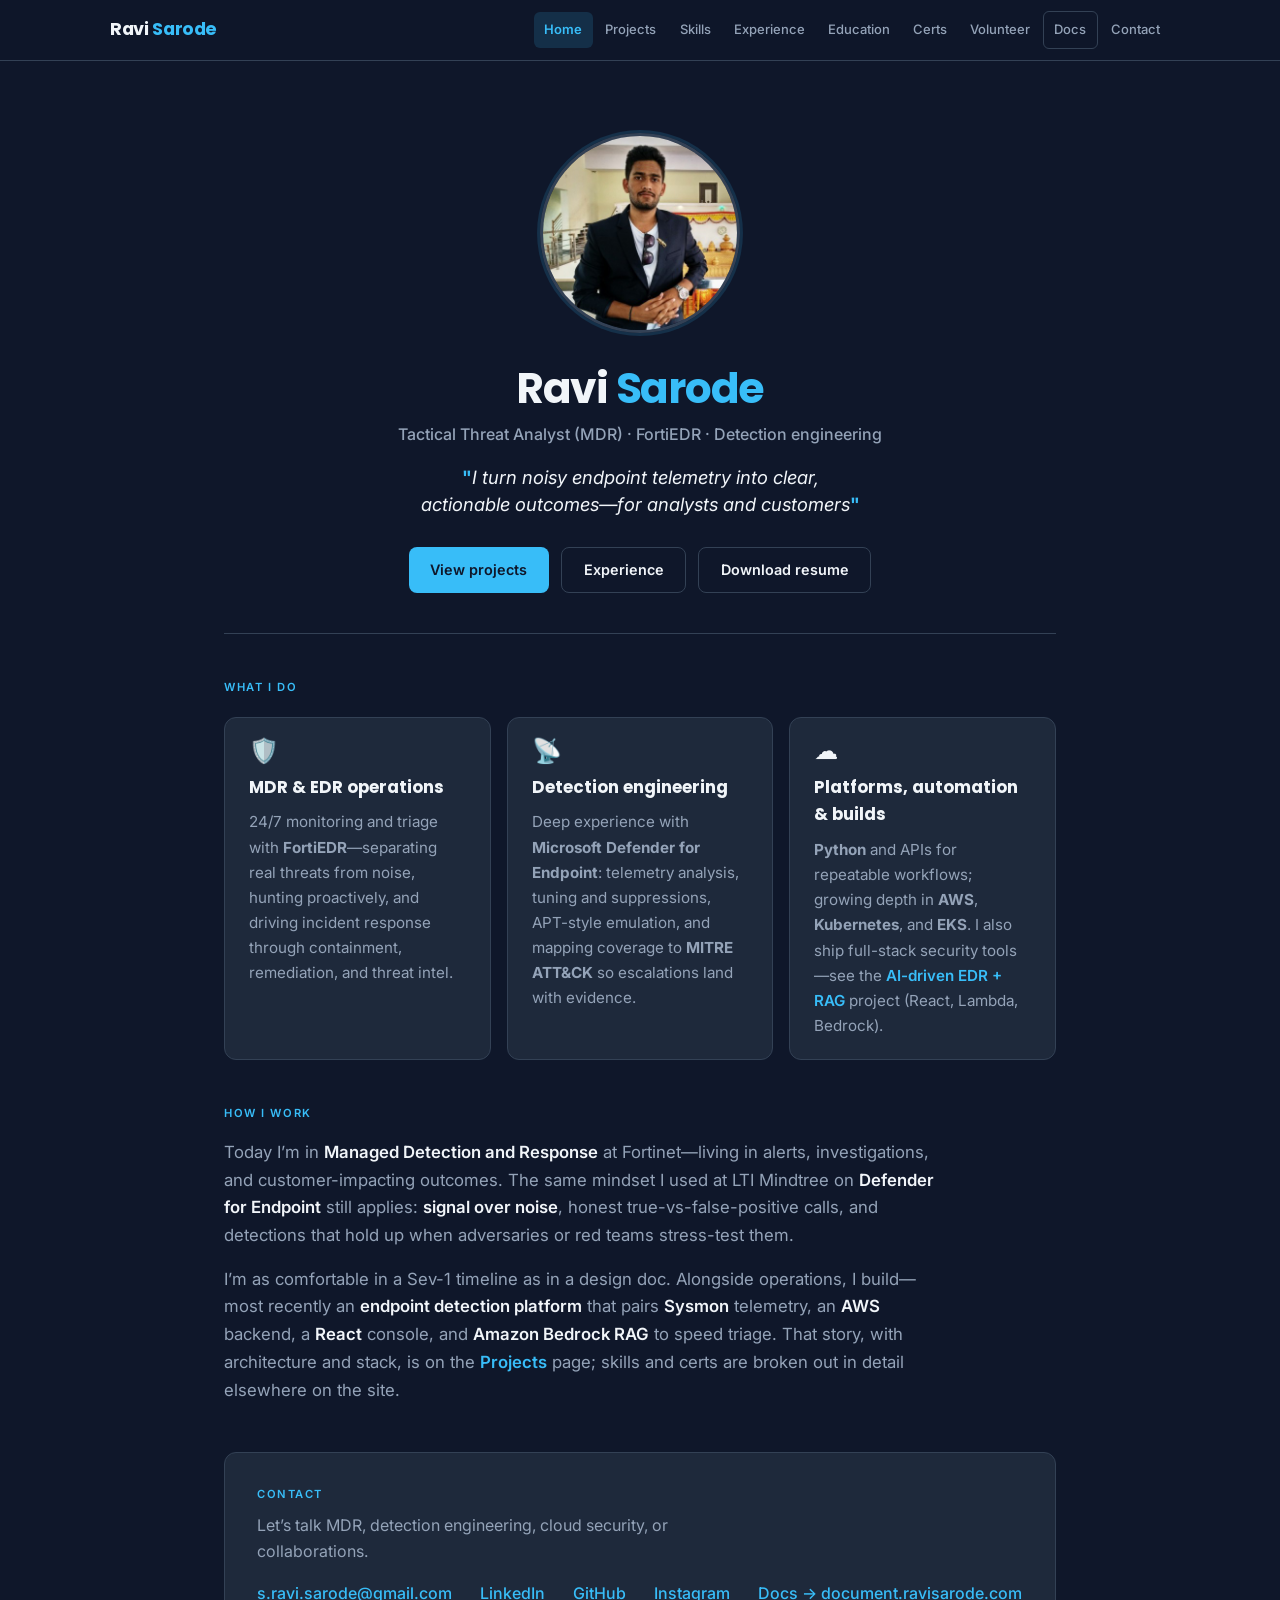
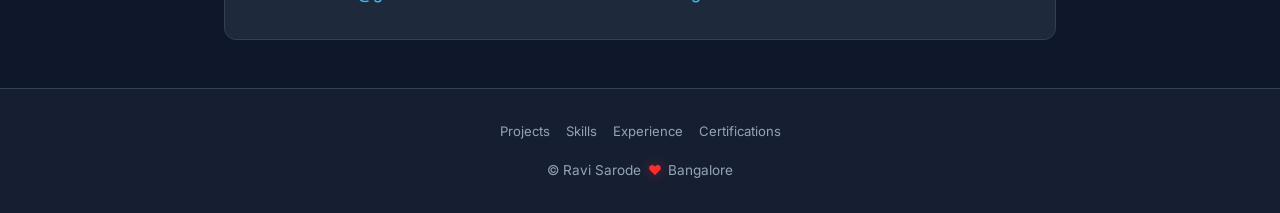
==== commit 5dc1b14e: "Site refresh: home, certs, skills, project page, gallery, resume PDF, images - Home: MDR-focused cop" ====
--- a/index.html
+++ b/index.html
@@ -3,11 +3,12 @@
 <head>
   <meta charset="UTF-8">
   <meta name="viewport" content="width=device-width, initial-scale=1.0">
-  <title>Ravi Sarode | Security Engineer · Cloud & Detection</title>
+  <title>Ravi Sarode | MDR · EDR · Detection engineering</title>
+  <meta name="description" content="Tactical Threat Analyst (MDR) at Fortinet. EDR operations with FortiEDR, detection engineering background with Microsoft Defender, and an AI-driven EDR + RAG build on AWS.">
   <link rel="preconnect" href="https://fonts.googleapis.com">
   <link rel="preconnect" href="https://fonts.gstatic.com" crossorigin>
   <link href="https://fonts.googleapis.com/css2?family=Inter:wght@400;500;600;700&family=JetBrains+Mono:wght@400;500&family=Poppins:wght@600;700&display=swap" rel="stylesheet">
-  <link rel="stylesheet" href="styles.css?v=4">
+  <link rel="stylesheet" href="styles.css?v=14">
 </head>
 <body>
   <a class="skip-link" href="#main-content">Skip to content</a>
@@ -45,11 +46,12 @@
           <img src="ravi.png" alt="Ravi Sarode" class="home-photo" width="220" height="220">
         </div>
         <h1 class="hero-name">Ravi <span>Sarode</span></h1>
-        <p class="hero-role">Security Engineer · Cloud security · EKS · Detection engineering</p>
-        <p class="hero-quote">I build secure cloud systems and detection pipelines</p>
+        <p class="hero-role">Tactical Threat Analyst (MDR) · FortiEDR · Detection engineering</p>
+        <p class="hero-quote">I turn noisy endpoint telemetry into clear, actionable outcomes—for analysts and customers</p>
         <div class="hero-cta">
           <a class="btn btn-primary" href="project.html">View projects</a>
-          <a class="btn btn-secondary" href="resume.pdf" download>Download resume</a>
+          <a class="btn btn-secondary" href="work-experience.html">Experience</a>
+          <a class="btn btn-secondary" href="Ravi_Sarode_Resume.pdf" download="Ravi_Sarode_Resume.pdf">Download resume</a>
         </div>
       </header>
 
@@ -57,19 +59,19 @@
         <h2 id="what-heading" class="page-title">What I do</h2>
         <div class="what-grid">
           <article class="what-card">
-            <div class="what-icon" aria-hidden="true">☁️</div>
-            <h3>Cloud security</h3>
-            <p>Hardening and securing cloud workloads—AWS, Kubernetes, and EKS patterns—with a focus on practical controls and observable posture.</p>
+            <div class="what-icon" aria-hidden="true">🛡️</div>
+            <h3>MDR &amp; EDR operations</h3>
+            <p>24/7 monitoring and triage with <strong>FortiEDR</strong>—separating real threats from noise, hunting proactively, and driving incident response through containment, remediation, and threat intel.</p>
           </article>
           <article class="what-card">
             <div class="what-icon" aria-hidden="true">📡</div>
             <h3>Detection engineering</h3>
-            <p>Designing and tuning detections for EDR/SIEM, reducing noise, and mapping coverage to MITRE ATT&amp;CK so teams respond faster.</p>
+            <p>Deep experience with <strong>Microsoft Defender for Endpoint</strong>: telemetry analysis, tuning and suppressions, APT-style emulation, and mapping coverage to <strong>MITRE ATT&amp;CK</strong> so escalations land with evidence.</p>
           </article>
           <article class="what-card">
-            <div class="what-icon" aria-hidden="true">⚙️</div>
-            <h3>Security automation</h3>
-            <p>Automating triage, reporting, and repeatable security workflows with Python, APIs, and cloud services.</p>
+            <div class="what-icon" aria-hidden="true">☁️</div>
+            <h3>Platforms, automation &amp; builds</h3>
+            <p><strong>Python</strong> and APIs for repeatable workflows; growing depth in <strong>AWS</strong>, <strong>Kubernetes</strong>, and <strong>EKS</strong>. I also ship full-stack security tools—see the <a href="project.html">AI-driven EDR + RAG</a> project (React, Lambda, Bedrock).</p>
           </article>
         </div>
       </section>
@@ -78,21 +80,22 @@
         <h2 id="story-heading" class="page-title">How I work</h2>
         <div class="story-block">
           <p>
-            I care about <strong>signal over noise</strong>: whether that is tuning an EDR rule, validating a detection against real adversary behavior, or helping customers understand what happened in their environment.
+            Today I’m in <strong>Managed Detection and Response</strong> at Fortinet—living in alerts, investigations, and customer-impacting outcomes. The same mindset I used at LTI Mindtree on <strong>Defender for Endpoint</strong> still applies: <strong>signal over noise</strong>, honest true-vs-false-positive calls, and detections that hold up when adversaries or red teams stress-test them.
           </p>
           <p>
-            With hands-on experience in enterprise detection (Microsoft Defender for Endpoint) and a background in ethical hacking, networking, and web application security, I bridge research, engineering, and communication—so security controls actually ship and stick.
+            I’m as comfortable in a Sev-1 timeline as in a design doc. Alongside operations, I build—most recently an <strong>endpoint detection platform</strong> that pairs <strong>Sysmon</strong> telemetry, an <strong>AWS</strong> backend, a <strong>React</strong> console, and <strong>Amazon Bedrock RAG</strong> to speed triage. That story, with architecture and stack, is on the <a href="project.html">Projects</a> page; skills and certs are broken out in detail elsewhere on the site.
           </p>
         </div>
       </section>
 
       <section class="section-contact" id="contact" aria-labelledby="contact-heading">
         <h2 id="contact-heading" class="page-title" style="margin-bottom: 0.5rem;">Contact</h2>
-        <p class="page-lead" style="margin-bottom: 0;">Let’s talk roles, collaborations, or detection ideas.</p>
+        <p class="page-lead" style="margin-bottom: 0;">Let’s talk MDR, detection engineering, cloud security, or collaborations.</p>
         <div class="contact-grid">
           <a href="mailto:s.ravi.sarode@gmail.com">s.ravi.sarode@gmail.com</a>
           <a href="https://linkedin.com/in/ravi-sarode/" target="_blank" rel="noopener">LinkedIn</a>
           <a href="https://github.com/ravisarode" target="_blank" rel="noopener">GitHub</a>
+          <a href="https://www.instagram.com/_ravisarode/" target="_blank" rel="noopener">Instagram</a>
           <a href="https://document.ravisarode.com" target="_blank" rel="noopener">Docs → document.ravisarode.com</a>
         </div>
       </section>
@@ -107,9 +110,9 @@
         <a href="work-experience.html">Experience</a>
         <a href="certifications.html">Certifications</a>
       </nav>
-      <p>© Ravi Sarode · Bangalore</p>
+      <p>© Ravi Sarode <span class="footer-heart" aria-hidden="true">♥</span> Bangalore</p>
     </div>
   </footer>
-  <script src="nav.js?v=4"></script>
+  <script src="nav.js?v=12"></script>
 </body>
 </html>
--- a/styles.css
+++ b/styles.css
@@ -54,8 +54,9 @@
   position: sticky;
   top: 0;
   z-index: 100;
-  background: rgba(15, 23, 42, 0.92);
-  backdrop-filter: blur(10px);
+  /* Solid background — no backdrop-filter: it creates a containing block for
+     descendants in WebKit/Safari, which breaks position:fixed mobile drawers. */
+  background: rgba(15, 23, 42, 0.98);
   border-bottom: 1px solid var(--border);
 }
 
@@ -318,6 +319,16 @@
   font-size: 0.95rem;
 }
 
+.what-card a {
+  color: var(--accent);
+  font-weight: 600;
+  text-decoration: none;
+}
+
+.what-card a:hover {
+  text-decoration: underline;
+}
+
 .what-icon {
   font-size: 1.5rem;
   margin-bottom: 0.65rem;
@@ -345,6 +356,16 @@
 .story-block strong {
   color: var(--text);
   font-weight: 600;
+}
+
+.story-block a {
+  color: var(--accent);
+  font-weight: 600;
+  text-decoration: none;
+}
+
+.story-block a:hover {
+  text-decoration: underline;
 }
 
 /* Contact section */
@@ -880,46 +901,163 @@
 .skill-category h3 {
   font-family: 'Poppins', sans-serif;
   font-size: 1rem;
-  margin-bottom: 1rem;
+  margin-bottom: 0.85rem;
   display: flex;
   align-items: center;
   gap: 0.5rem;
 }
 
-.skill-rows {
-  display: flex;
-  flex-direction: column;
+.skill-list {
+  margin: 0;
+  padding-left: 1.15rem;
+  color: var(--text-muted);
+  font-size: 0.95rem;
+  line-height: 1.55;
+}
+
+.skill-list li {
+  margin-bottom: 0.5rem;
+}
+
+.skill-list li:last-child {
+  margin-bottom: 0;
+}
+
+.skill-list strong {
+  color: var(--text);
+  font-weight: 600;
+}
+
+/* Certifications page layout */
+.certs-page {
+  position: relative;
+}
+
+.certs-page__ambience {
+  pointer-events: none;
+  position: absolute;
+  inset: 0;
+  max-height: 520px;
+  background:
+    radial-gradient(ellipse 90% 70% at 50% -30%, rgba(56, 189, 248, 0.14), transparent 55%),
+    radial-gradient(ellipse 55% 45% at 100% 20%, rgba(99, 102, 241, 0.09), transparent 50%),
+    radial-gradient(ellipse 50% 40% at 0% 60%, rgba(16, 185, 129, 0.06), transparent 45%);
+  z-index: 0;
+}
+
+.certs-page__container {
+  position: relative;
+  z-index: 1;
+}
+
+.certs-page__header {
+  border-bottom: none;
+  padding-bottom: 2rem;
+  margin-bottom: 0.25rem;
+}
+
+.certs-page__header::after {
+  content: "";
+  display: block;
+  width: 3.5rem;
+  height: 3px;
+  margin-top: 1.1rem;
+  border-radius: 2px;
+  background: linear-gradient(90deg, var(--accent), rgba(56, 189, 248, 0.2));
+}
+
+.certs-page__title {
+  background: linear-gradient(135deg, var(--text) 0%, rgba(226, 232, 240, 0.92) 100%);
+  -webkit-background-clip: text;
+  background-clip: text;
+  color: transparent;
+}
+
+@supports not (background-clip: text) {
+  .certs-page__title {
+    color: var(--text);
+    background: none;
+  }
+}
+
+.cert-page-block {
+  margin-bottom: 2.5rem;
+}
+
+.cert-page-block--courses {
+  margin-top: 0.5rem;
+}
+
+.cert-section-head {
+  display: flex;
+  align-items: center;
+  gap: 0.65rem;
+  margin-bottom: 1.25rem;
+}
+
+.cert-section-head__icon {
+  display: flex;
+  align-items: center;
+  justify-content: center;
+  width: 2.25rem;
+  height: 2.25rem;
+  border-radius: 10px;
+  color: var(--accent);
+  background: linear-gradient(145deg, rgba(56, 189, 248, 0.18), rgba(56, 189, 248, 0.05));
+  border: 1px solid rgba(56, 189, 248, 0.28);
+  flex-shrink: 0;
+}
+
+.cert-section-head__icon--courses {
+  color: #a5b4fc;
+  background: linear-gradient(145deg, rgba(99, 102, 241, 0.2), rgba(99, 102, 241, 0.06));
+  border-color: rgba(99, 102, 241, 0.3);
+}
+
+.cert-section-head__title {
+  margin-bottom: 0;
+}
+
+.course-tiles {
+  list-style: none;
+  margin: 0;
+  padding: 0;
+  display: grid;
+  grid-template-columns: repeat(auto-fill, minmax(260px, 1fr));
   gap: 0.85rem;
 }
 
-.skill-row {
-  display: flex;
-  flex-direction: column;
-  gap: 0.4rem;
-}
-
-.skill-row-name {
-  font-size: 0.9rem;
+.course-tile {
+  display: flex;
+  align-items: center;
+  gap: 0.85rem;
+  padding: 1rem 1.15rem;
+  background: var(--surface);
+  border: 1px solid var(--border);
+  border-radius: 12px;
+  transition: border-color 0.2s ease, box-shadow 0.2s ease, transform 0.2s ease;
+}
+
+.course-tile:hover {
+  border-color: rgba(99, 102, 241, 0.35);
+  box-shadow: 0 10px 36px rgba(0, 0, 0, 0.2);
+  transform: translateY(-2px);
+}
+
+.course-tile__accent {
+  width: 4px;
+  align-self: stretch;
+  min-height: 2.25rem;
+  border-radius: 4px;
+  background: linear-gradient(180deg, #818cf8, rgba(99, 102, 241, 0.35));
+  flex-shrink: 0;
+}
+
+.course-tile__text {
+  font-size: 0.95rem;
+  font-weight: 600;
   color: var(--text);
-}
-
-.skill-row-meta {
-  font-size: 0.8rem;
-  color: var(--text-muted);
-}
-
-.skill-bar {
-  height: 6px;
-  background: var(--bg);
-  border-radius: 4px;
-  overflow: hidden;
-  border: 1px solid var(--border);
-}
-
-.skill-bar-fill {
-  height: 100%;
-  background: linear-gradient(90deg, var(--accent-dim), var(--accent));
-  border-radius: 4px;
+  line-height: 1.35;
 }
 
 /* Certifications */
@@ -929,6 +1067,40 @@
   gap: 1rem;
 }
 
+.certs-grid--page {
+  gap: 1.15rem;
+}
+
+.certs-page .cert-card {
+  position: relative;
+  overflow: hidden;
+  background: linear-gradient(165deg, rgba(30, 41, 59, 0.65), var(--surface));
+  border: 1px solid var(--border);
+  border-radius: 14px;
+  padding: 1.4rem 1.35rem 1.35rem;
+  display: flex;
+  gap: 1rem;
+  align-items: flex-start;
+  transition: border-color 0.25s ease, box-shadow 0.25s ease, transform 0.25s ease;
+}
+
+.certs-page .cert-card::before {
+  content: "";
+  position: absolute;
+  top: 0;
+  left: 0;
+  right: 0;
+  height: 3px;
+  background: linear-gradient(90deg, var(--accent), rgba(56, 189, 248, 0.25), transparent);
+  opacity: 0.95;
+}
+
+.certs-page .cert-card:hover {
+  border-color: rgba(56, 189, 248, 0.42);
+  box-shadow: 0 20px 50px rgba(0, 0, 0, 0.28);
+  transform: translateY(-4px);
+}
+
 .cert-card {
   background: var(--surface);
   border: 1px solid var(--border);
@@ -943,6 +1115,33 @@
 .cert-card.featured {
   border-color: rgba(56, 189, 248, 0.45);
   box-shadow: 0 0 0 1px var(--accent-glow);
+}
+
+.certs-page .cert-card-logo {
+  width: 54px;
+  height: 54px;
+  border-radius: 12px;
+  background: linear-gradient(145deg, rgba(56, 189, 248, 0.2), rgba(15, 23, 42, 0.95));
+  border: 1px solid rgba(56, 189, 248, 0.3);
+  box-shadow: inset 0 1px 0 rgba(255, 255, 255, 0.06);
+  display: flex;
+  align-items: center;
+  justify-content: center;
+  flex-shrink: 0;
+  padding: 0.35rem;
+}
+
+.certs-page .cert-card-logo-img {
+  width: 36px;
+  height: 36px;
+  object-fit: contain;
+  display: block;
+}
+
+/* BSides (and any timeline-style brand): same treatment as volunteer timeline logos */
+.certs-page .cert-card > a.education-icon.education-logo-link {
+  flex-shrink: 0;
+  align-self: flex-start;
 }
 
 .cert-card-logo {
@@ -961,15 +1160,22 @@
   flex-shrink: 0;
 }
 
+.cert-card-body {
+  min-width: 0;
+}
+
 .cert-card-body h3 {
-  font-size: 1rem;
+  font-size: 1.02rem;
+  font-family: 'Poppins', sans-serif;
   margin-bottom: 0.35rem;
+  letter-spacing: -0.02em;
 }
 
 .cert-card-body p {
   font-size: 0.85rem;
   color: var(--text-muted);
-  margin-bottom: 0.65rem;
+  margin-bottom: 0.75rem;
+  line-height: 1.45;
 }
 
 .cert-badge-inline {
@@ -982,6 +1188,34 @@
   margin-bottom: 0.35rem;
 }
 
+.cert-card-link {
+  display: inline-flex;
+  align-items: center;
+  gap: 0.4rem;
+  font-size: 0.82rem;
+  font-weight: 600;
+  color: var(--accent);
+  text-decoration: none;
+  padding: 0.4rem 0.65rem 0.4rem 0;
+  border-radius: 8px;
+  transition: color 0.2s ease, gap 0.2s ease;
+}
+
+.cert-card-link svg {
+  flex-shrink: 0;
+  opacity: 0.85;
+  transition: transform 0.2s ease, opacity 0.2s ease;
+}
+
+.cert-card-link:hover {
+  color: #7dd3fc;
+}
+
+.cert-card-link:hover svg {
+  opacity: 1;
+  transform: translate(2px, -2px);
+}
+
 .cert-card a {
   font-size: 0.85rem;
   font-weight: 600;
@@ -1010,6 +1244,16 @@
 .site-footer p {
   color: var(--text-muted);
   font-size: 0.85rem;
+}
+
+.site-footer .footer-heart {
+  color: #ff2d2d;
+  font-size: 1em;
+  margin: 0 0.2em;
+  display: inline-block;
+  vertical-align: middle;
+  line-height: 1;
+  text-shadow: 0 0 12px rgba(255, 45, 45, 0.45);
 }
 
 .site-footer a {
@@ -1134,20 +1378,32 @@
     overflow: hidden;
   }
 
+  .site-header {
+    overflow: visible;
+  }
+
+  .header-inner {
+    overflow: visible;
+  }
+
   .primary-nav {
     position: fixed;
     top: 0;
     left: 0;
-    bottom: 0;
     width: min(300px, 88vw);
+    height: 100vh;
+    height: 100dvh;
+    max-height: none;
     background: var(--surface);
     border-right: 1px solid var(--border);
-    padding: calc(var(--header-h) + 0.5rem) 0 1.5rem;
+    padding: calc(var(--header-h) + 0.75rem) 0 1.5rem;
+    box-sizing: border-box;
     transform: translateX(-100%);
     transition: transform 0.25s ease;
     z-index: 270;
     box-shadow: 8px 0 32px rgba(0, 0, 0, 0.35);
     overflow-y: auto;
+    -webkit-overflow-scrolling: touch;
   }
 
   body.nav-open .primary-nav {
@@ -1200,3 +1456,634 @@
     padding: 1.35rem;
   }
 }
+
+/* ========== Product / project documentation page (EDR showcase) ========== */
+.product-doc {
+  position: relative;
+  overflow-x: hidden;
+}
+
+.product-doc__bg {
+  position: absolute;
+  inset: 0 0 auto 0;
+  height: 520px;
+  background:
+    radial-gradient(ellipse 80% 60% at 50% -20%, rgba(56, 189, 248, 0.18), transparent 55%),
+    radial-gradient(ellipse 50% 40% at 90% 20%, rgba(167, 139, 250, 0.12), transparent 50%),
+    radial-gradient(ellipse 40% 35% at 10% 30%, rgba(56, 189, 248, 0.08), transparent 45%);
+  pointer-events: none;
+  z-index: 0;
+}
+
+.product-doc__inner {
+  position: relative;
+  z-index: 1;
+  max-width: 1040px;
+  margin: 0 auto;
+  padding-left: 1.5rem;
+  padding-right: 1.5rem;
+}
+
+.product-doc__hero {
+  padding: 2.5rem 0 2rem;
+  animation: productDocHeroIn 0.65s ease-out both;
+}
+
+@keyframes productDocHeroIn {
+  from {
+    opacity: 0;
+    transform: translateY(14px);
+  }
+  to {
+    opacity: 1;
+    transform: translateY(0);
+  }
+}
+
+.product-doc__title {
+  font-family: 'Poppins', sans-serif;
+  font-size: clamp(1.85rem, 4.5vw, 2.65rem);
+  font-weight: 700;
+  letter-spacing: -0.03em;
+  line-height: 1.12;
+  margin-bottom: 0.35rem;
+  color: var(--text);
+}
+
+.product-doc__subtitle {
+  font-size: clamp(1.05rem, 2vw, 1.25rem);
+  font-weight: 500;
+  color: var(--text-muted);
+  margin-bottom: 1.25rem;
+}
+
+.product-doc__lede {
+  font-size: 1.05rem;
+  color: var(--text-muted);
+  max-width: 62ch;
+  line-height: 1.7;
+  margin-bottom: 1.75rem;
+}
+
+.product-doc__lede strong {
+  color: var(--text);
+  font-weight: 600;
+}
+
+.product-doc__cta {
+  display: flex;
+  flex-wrap: wrap;
+  gap: 0.65rem;
+  margin-bottom: 1.75rem;
+}
+
+.product-btn {
+  display: inline-flex;
+  align-items: center;
+  justify-content: center;
+  padding: 0.65rem 1.2rem;
+  font-size: 0.9rem;
+  font-weight: 600;
+  font-family: inherit;
+  text-decoration: none;
+  border-radius: 10px;
+  border: 1px solid transparent;
+  transition: transform 0.2s ease, box-shadow 0.2s ease, background 0.2s ease, border-color 0.2s ease;
+}
+
+.product-btn--primary {
+  background: var(--accent);
+  color: var(--bg);
+  box-shadow: 0 4px 24px rgba(56, 189, 248, 0.25);
+}
+
+.product-btn--primary:hover {
+  background: var(--accent-dim);
+  transform: translateY(-2px);
+  box-shadow: 0 8px 32px rgba(56, 189, 248, 0.35);
+}
+
+.product-btn--ghost {
+  background: rgba(30, 41, 59, 0.8);
+  border-color: var(--border);
+  color: var(--text);
+}
+
+.product-btn--ghost:hover {
+  border-color: var(--accent);
+  color: var(--accent);
+  transform: translateY(-2px);
+}
+
+.product-doc__jump {
+  display: flex;
+  flex-wrap: wrap;
+  gap: 0.4rem;
+  padding: 0.75rem 0;
+  border-top: 1px solid var(--border);
+  border-bottom: 1px solid var(--border);
+}
+
+.product-doc__jump a {
+  font-size: 0.78rem;
+  font-weight: 600;
+  padding: 0.35rem 0.65rem;
+  border-radius: 999px;
+  background: rgba(30, 41, 59, 0.9);
+  border: 1px solid var(--border);
+  color: var(--text-muted);
+  text-decoration: none;
+  transition: color 0.15s, border-color 0.15s, background 0.15s;
+}
+
+.product-doc__jump a:hover {
+  color: var(--accent);
+  border-color: rgba(56, 189, 248, 0.45);
+  background: var(--accent-glow);
+}
+
+.product-doc__sections {
+  padding-top: 2.5rem;
+  padding-bottom: 3.5rem;
+}
+
+.product-section {
+  margin-bottom: 3.25rem;
+  scroll-margin-top: calc(var(--header-h) + 0.75rem);
+}
+
+.product-section--last {
+  margin-bottom: 2rem;
+}
+
+.product-section__head {
+  display: flex;
+  align-items: center;
+  gap: 0.85rem;
+  margin-bottom: 1.1rem;
+}
+
+.product-section__head--compact {
+  margin-bottom: 0.75rem;
+}
+
+.product-section__icon {
+  display: flex;
+  align-items: center;
+  justify-content: center;
+  width: 2.65rem;
+  height: 2.65rem;
+  border-radius: 12px;
+  background: linear-gradient(145deg, rgba(56, 189, 248, 0.2), rgba(56, 189, 248, 0.06));
+  border: 1px solid rgba(56, 189, 248, 0.35);
+  color: var(--accent);
+  flex-shrink: 0;
+}
+
+.product-section__icon--amber {
+  background: linear-gradient(145deg, rgba(251, 191, 36, 0.2), rgba(251, 191, 36, 0.06));
+  border-color: rgba(251, 191, 36, 0.35);
+  color: #fbbf24;
+}
+
+.product-section__icon--green {
+  background: linear-gradient(145deg, rgba(52, 211, 153, 0.2), rgba(52, 211, 153, 0.06));
+  border-color: rgba(52, 211, 153, 0.35);
+  color: #34d399;
+}
+
+.product-section__icon--ai {
+  background: linear-gradient(145deg, rgba(167, 139, 250, 0.35), rgba(56, 189, 248, 0.15));
+  border-color: rgba(167, 139, 250, 0.5);
+  color: #e9d5ff;
+}
+
+.product-section__title {
+  font-family: 'Poppins', sans-serif;
+  font-size: clamp(1.25rem, 2.5vw, 1.5rem);
+  font-weight: 700;
+  letter-spacing: -0.02em;
+  color: var(--text);
+}
+
+.product-section__title--ai {
+  color: #e9d5ff;
+}
+
+@supports ((-webkit-background-clip: text) or (background-clip: text)) {
+  .product-section__title--ai {
+    background: linear-gradient(90deg, #e9d5ff, var(--accent));
+    -webkit-background-clip: text;
+    background-clip: text;
+    color: transparent;
+  }
+}
+
+.product-section__intro {
+  color: var(--text-muted);
+  font-size: 0.98rem;
+  margin: -0.35rem 0 1.25rem;
+  max-width: 60ch;
+}
+
+.product-problem-card {
+  background: var(--surface);
+  border: 1px solid var(--border);
+  border-radius: 16px;
+  padding: 1.5rem 1.65rem;
+  box-shadow: 0 12px 40px rgba(0, 0, 0, 0.2);
+  border-left: 4px solid #fbbf24;
+}
+
+.product-problem-card p {
+  color: var(--text-muted);
+  font-size: 1rem;
+  line-height: 1.7;
+  margin-bottom: 1rem;
+}
+
+.product-problem-card p:last-child {
+  margin-bottom: 0;
+}
+
+.product-problem-card strong {
+  color: var(--text);
+}
+
+.product-problem-card__foot {
+  padding-top: 0.75rem;
+  border-top: 1px solid var(--border);
+  font-size: 0.95rem !important;
+}
+
+.product-feature-grid {
+  display: grid;
+  grid-template-columns: repeat(auto-fill, minmax(260px, 1fr));
+  gap: 1rem;
+}
+
+.product-feature-card {
+  background: var(--surface);
+  border: 1px solid var(--border);
+  border-radius: 14px;
+  padding: 1.35rem 1.4rem 1.45rem;
+  transition: border-color 0.2s ease, box-shadow 0.2s ease, transform 0.2s ease;
+  box-shadow: 0 4px 20px rgba(0, 0, 0, 0.12);
+}
+
+.product-feature-card:hover {
+  border-color: rgba(56, 189, 248, 0.4);
+  box-shadow: 0 16px 48px rgba(0, 0, 0, 0.22);
+  transform: translateY(-4px);
+}
+
+.product-feature-card__num {
+  font-family: 'JetBrains Mono', monospace;
+  font-size: 0.72rem;
+  font-weight: 600;
+  color: var(--accent);
+  letter-spacing: 0.08em;
+  display: block;
+  margin-bottom: 0.5rem;
+}
+
+.product-feature-card h3 {
+  font-size: 1.02rem;
+  font-weight: 600;
+  margin-bottom: 0.45rem;
+  color: var(--text);
+}
+
+.product-feature-card p {
+  font-size: 0.9rem;
+  color: var(--text-muted);
+  line-height: 1.55;
+}
+
+.product-feature-card strong {
+  color: #cbd5e1;
+  font-weight: 600;
+}
+
+.product-arch-list {
+  list-style: none;
+  display: grid;
+  gap: 1rem;
+}
+
+@media (min-width: 768px) {
+  .product-arch-list {
+    grid-template-columns: repeat(2, 1fr);
+  }
+}
+
+.product-arch-item {
+  display: flex;
+  gap: 1rem;
+  align-items: flex-start;
+  background: var(--surface);
+  border: 1px solid var(--border);
+  border-radius: 14px;
+  padding: 1.25rem 1.35rem;
+  box-shadow: 0 4px 24px rgba(0, 0, 0, 0.15);
+  transition: border-color 0.2s ease;
+}
+
+.product-arch-item:hover {
+  border-color: rgba(56, 189, 248, 0.35);
+}
+
+.product-arch-item__step {
+  flex-shrink: 0;
+  width: 2rem;
+  height: 2rem;
+  border-radius: 10px;
+  background: var(--accent-glow);
+  border: 1px solid rgba(56, 189, 248, 0.35);
+  color: var(--accent);
+  font-family: 'JetBrains Mono', monospace;
+  font-size: 0.85rem;
+  font-weight: 700;
+  display: flex;
+  align-items: center;
+  justify-content: center;
+}
+
+.product-arch-item h3 {
+  font-size: 1rem;
+  font-weight: 600;
+  margin-bottom: 0.35rem;
+  color: var(--text);
+}
+
+.product-arch-item p {
+  font-size: 0.9rem;
+  color: var(--text-muted);
+  line-height: 1.55;
+}
+
+.product-stack-grid {
+  display: grid;
+  grid-template-columns: repeat(auto-fill, minmax(200px, 1fr));
+  gap: 1rem;
+}
+
+.product-stack-group {
+  background: var(--surface);
+  border: 1px solid var(--border);
+  border-radius: 14px;
+  padding: 1.15rem 1.25rem;
+  box-shadow: 0 4px 20px rgba(0, 0, 0, 0.12);
+}
+
+.product-stack-group__label {
+  font-size: 0.7rem;
+  font-weight: 700;
+  text-transform: uppercase;
+  letter-spacing: 0.1em;
+  color: var(--text-muted);
+  margin-bottom: 0.65rem;
+}
+
+.product-badges {
+  display: flex;
+  flex-wrap: wrap;
+  gap: 0.4rem;
+}
+
+.product-badge {
+  font-family: 'JetBrains Mono', monospace;
+  font-size: 0.78rem;
+  padding: 0.35rem 0.6rem;
+  border-radius: 8px;
+  background: var(--bg);
+  border: 1px solid var(--border);
+  color: var(--text-muted);
+}
+
+.product-badge--ai {
+  background: rgba(167, 139, 250, 0.12);
+  border-color: rgba(167, 139, 250, 0.4);
+  color: #e9d5ff;
+}
+
+.product-section--ai {
+  margin-top: 2.5rem;
+}
+
+.product-ai-panel {
+  position: relative;
+  border-radius: 18px;
+  padding: 1.65rem 1.75rem 1.75rem;
+  background: linear-gradient(135deg, rgba(167, 139, 250, 0.12) 0%, rgba(56, 189, 248, 0.08) 50%, var(--surface) 100%);
+  border: 1px solid rgba(167, 139, 250, 0.35);
+  box-shadow:
+    0 0 0 1px rgba(56, 189, 248, 0.08),
+    0 20px 60px rgba(0, 0, 0, 0.25);
+  overflow: hidden;
+}
+
+.product-ai-panel::before {
+  content: '';
+  position: absolute;
+  top: 0;
+  left: 0;
+  right: 0;
+  height: 3px;
+  background: linear-gradient(90deg, #a78bfa, var(--accent), #a78bfa);
+  opacity: 0.9;
+}
+
+.product-ai-panel__text {
+  font-size: 1.02rem;
+  line-height: 1.75;
+  color: #cbd5e1;
+  max-width: 70ch;
+}
+
+.product-ai-panel__text strong {
+  color: #f5f3ff;
+}
+
+.product-unique-grid {
+  list-style: none;
+  display: grid;
+  gap: 0.85rem;
+}
+
+@media (min-width: 640px) {
+  .product-unique-grid {
+    grid-template-columns: repeat(2, 1fr);
+  }
+}
+
+.product-unique-item {
+  display: flex;
+  gap: 0.75rem;
+  align-items: flex-start;
+  background: var(--surface);
+  border: 1px solid var(--border);
+  border-radius: 12px;
+  padding: 1rem 1.15rem;
+  font-size: 0.95rem;
+  color: var(--text-muted);
+  line-height: 1.5;
+  transition: border-color 0.2s ease, transform 0.2s ease;
+}
+
+.product-unique-item:hover {
+  border-color: rgba(56, 189, 248, 0.35);
+  transform: translateX(4px);
+}
+
+.product-unique-item__check {
+  flex-shrink: 0;
+  color: #34d399;
+  font-weight: 700;
+}
+
+.product-unique-item strong {
+  color: var(--text);
+}
+
+.product-gallery {
+  display: grid;
+  grid-template-columns: repeat(auto-fill, minmax(200px, 1fr));
+  gap: 1.25rem;
+}
+
+@media (min-width: 640px) {
+  .product-gallery {
+    grid-template-columns: repeat(3, 1fr);
+  }
+}
+
+.product-gallery__item {
+  margin: 0;
+  display: flex;
+  flex-direction: column;
+  gap: 0.5rem;
+}
+
+.product-gallery__thumb {
+  aspect-ratio: 16 / 11;
+  border-radius: 12px;
+  overflow: hidden;
+  border: 1px solid var(--border);
+  background: var(--bg);
+  box-shadow: 0 8px 32px rgba(0, 0, 0, 0.25);
+  transition: border-color 0.2s ease, box-shadow 0.2s ease;
+}
+
+.product-gallery__item:hover .product-gallery__thumb {
+  border-color: rgba(56, 189, 248, 0.45);
+  box-shadow: 0 12px 40px rgba(0, 0, 0, 0.35);
+}
+
+.product-gallery__thumb img {
+  width: 100%;
+  height: 100%;
+  object-fit: cover;
+  object-position: top center;
+  display: block;
+}
+
+.product-gallery__item figcaption {
+  font-size: 0.8rem;
+  font-weight: 600;
+  color: var(--text-muted);
+  text-align: center;
+  line-height: 1.35;
+}
+
+/* Placeholder cells (no image) */
+.product-gallery__cell {
+  aspect-ratio: 16 / 11;
+  border-radius: 12px;
+  border: 1px dashed rgba(56, 189, 248, 0.35);
+  background: linear-gradient(160deg, rgba(30, 41, 59, 0.9), var(--bg));
+  display: flex;
+  align-items: center;
+  justify-content: center;
+  text-align: center;
+  padding: 0.75rem;
+  font-size: 0.82rem;
+  color: var(--text-muted);
+  transition: border-color 0.2s ease, background 0.2s ease;
+}
+
+.product-gallery__cell:hover {
+  border-color: rgba(56, 189, 248, 0.55);
+  background: linear-gradient(160deg, rgba(30, 41, 59, 1), rgba(15, 23, 42, 0.95));
+}
+
+.product-gallery__cell span {
+  max-width: 12ch;
+  line-height: 1.35;
+}
+
+.product-outcome-row {
+  display: grid;
+  gap: 1rem;
+}
+
+@media (min-width: 720px) {
+  .product-outcome-row {
+    grid-template-columns: repeat(3, 1fr);
+  }
+}
+
+.product-outcome-card {
+  background: var(--surface);
+  border: 1px solid var(--border);
+  border-radius: 14px;
+  padding: 1.35rem 1.4rem;
+  box-shadow: 0 8px 32px rgba(0, 0, 0, 0.18);
+  border-top: 3px solid #34d399;
+  transition: transform 0.2s ease, box-shadow 0.2s ease;
+}
+
+.product-outcome-card:hover {
+  transform: translateY(-3px);
+  box-shadow: 0 16px 48px rgba(0, 0, 0, 0.22);
+}
+
+.product-outcome-card h3 {
+  font-size: 1rem;
+  font-weight: 600;
+  margin-bottom: 0.4rem;
+  color: var(--text);
+}
+
+.product-outcome-card p {
+  font-size: 0.88rem;
+  color: var(--text-muted);
+  line-height: 1.55;
+}
+
+/* Long project page: breathing room + visible footer band (keep margin-top: auto on footer) */
+.main.product-doc {
+  padding-bottom: 2.5rem;
+}
+
+.main.product-doc ~ .site-footer {
+  padding-top: 2.5rem;
+  padding-bottom: 2.5rem;
+  scroll-margin-top: calc(var(--header-h) + 0.5rem);
+  box-shadow: 0 -12px 40px rgba(0, 0, 0, 0.25);
+  border-top-color: rgba(56, 189, 248, 0.2);
+}
+
+@media (prefers-reduced-motion: reduce) {
+  .product-doc__hero {
+    animation: none;
+  }
+
+  .product-feature-card:hover,
+  .product-btn--primary:hover,
+  .product-btn--ghost:hover,
+  .product-unique-item:hover,
+  .product-outcome-card:hover {
+    transform: none;
+  }
+}
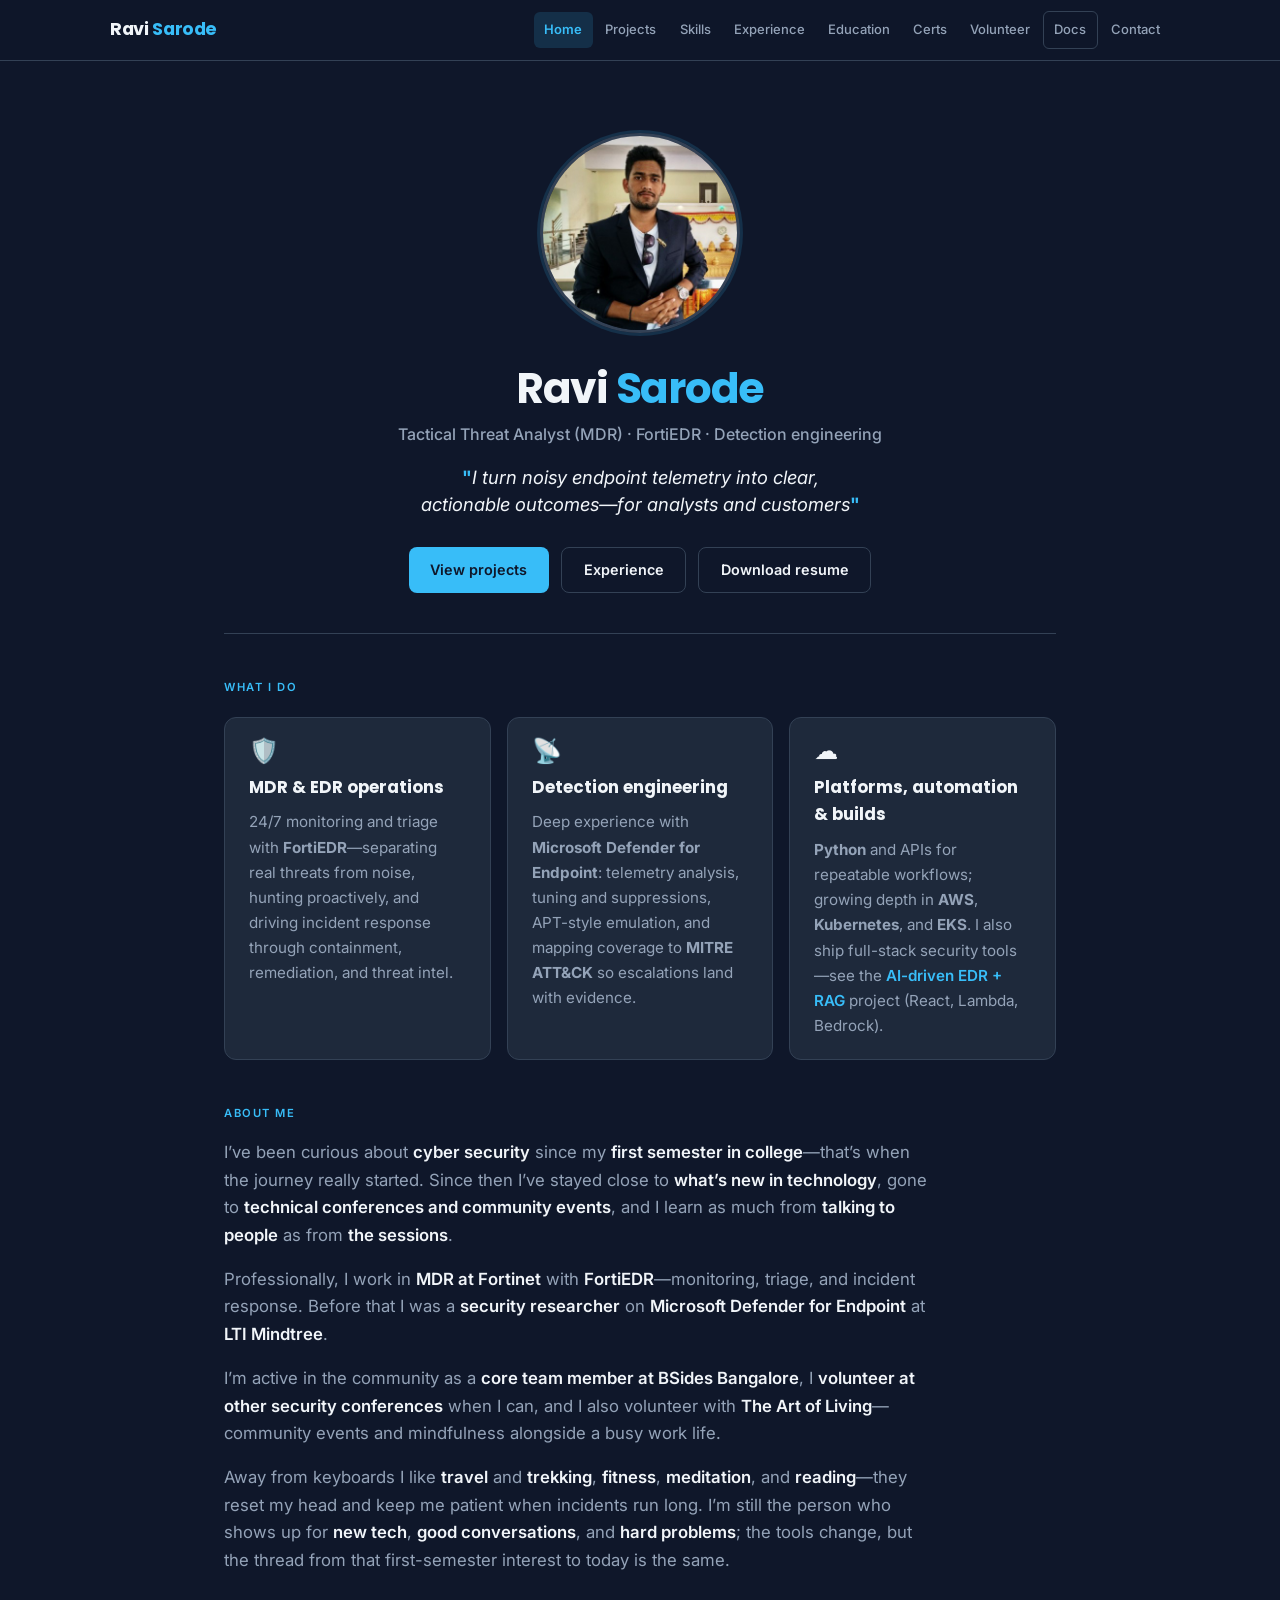
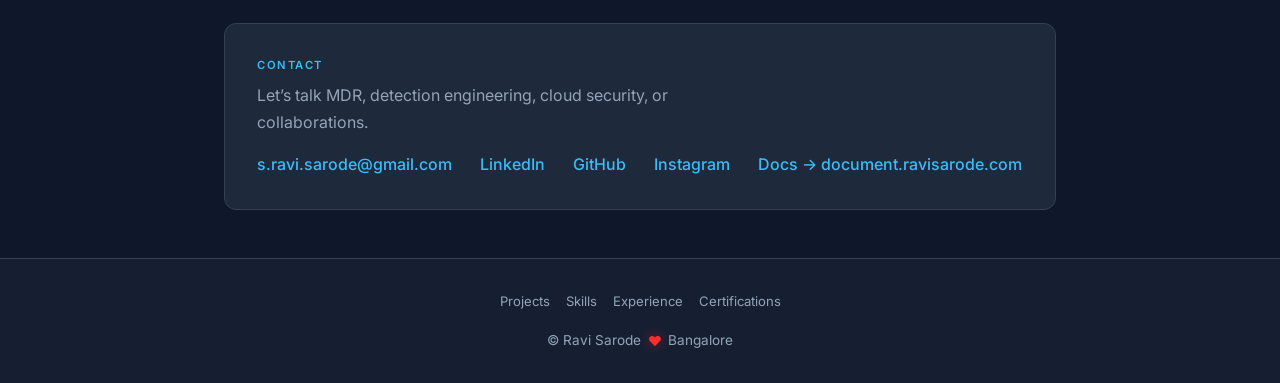
==== commit 91aa6301: "Home: About me section refresh and copy tweaks - Rename How I work to About me; simpler professional" ====
--- a/index.html
+++ b/index.html
@@ -8,7 +8,7 @@
   <link rel="preconnect" href="https://fonts.googleapis.com">
   <link rel="preconnect" href="https://fonts.gstatic.com" crossorigin>
   <link href="https://fonts.googleapis.com/css2?family=Inter:wght@400;500;600;700&family=JetBrains+Mono:wght@400;500&family=Poppins:wght@600;700&display=swap" rel="stylesheet">
-  <link rel="stylesheet" href="styles.css?v=14">
+  <link rel="stylesheet" href="styles.css?v=26">
 </head>
 <body>
   <a class="skip-link" href="#main-content">Skip to content</a>
@@ -76,14 +76,20 @@
         </div>
       </section>
 
-      <section class="section-story" aria-labelledby="story-heading">
-        <h2 id="story-heading" class="page-title">How I work</h2>
+      <section class="section-story" aria-labelledby="about-heading">
+        <h2 id="about-heading" class="page-title">About me</h2>
         <div class="story-block">
           <p>
-            Today I’m in <strong>Managed Detection and Response</strong> at Fortinet—living in alerts, investigations, and customer-impacting outcomes. The same mindset I used at LTI Mindtree on <strong>Defender for Endpoint</strong> still applies: <strong>signal over noise</strong>, honest true-vs-false-positive calls, and detections that hold up when adversaries or red teams stress-test them.
+            I’ve been curious about <strong>cyber security</strong> since my <strong>first semester in college</strong>—that’s when the journey really started. Since then I’ve stayed close to <strong>what’s new in technology</strong>, gone to <strong>technical conferences and community events</strong>, and I learn as much from <strong>talking to people</strong> as from <strong>the sessions</strong>.
           </p>
           <p>
-            I’m as comfortable in a Sev-1 timeline as in a design doc. Alongside operations, I build—most recently an <strong>endpoint detection platform</strong> that pairs <strong>Sysmon</strong> telemetry, an <strong>AWS</strong> backend, a <strong>React</strong> console, and <strong>Amazon Bedrock RAG</strong> to speed triage. That story, with architecture and stack, is on the <a href="project.html">Projects</a> page; skills and certs are broken out in detail elsewhere on the site.
+            Professionally, I work in <strong>MDR at Fortinet</strong> with <strong>FortiEDR</strong>—monitoring, triage, and incident response. Before that I was a <strong>security researcher</strong> on <strong>Microsoft Defender for Endpoint</strong> at <strong>LTI Mindtree</strong>.
+          </p>
+          <p>
+            I’m active in the community as a <strong>core team member at BSides Bangalore</strong>, I <strong>volunteer at other security conferences</strong> when I can, and I also volunteer with <strong>The Art of Living</strong>—community events and mindfulness alongside a busy work life.
+          </p>
+          <p>
+            Away from keyboards I like <strong>travel</strong> and <strong>trekking</strong>, <strong>fitness</strong>, <strong>meditation</strong>, and <strong>reading</strong>—they reset my head and keep me patient when incidents run long. I’m still the person who shows up for <strong>new tech</strong>, <strong>good conversations</strong>, and <strong>hard problems</strong>; the tools change, but the thread from that first-semester interest to today is the same.
           </p>
         </div>
       </section>
--- a/styles.css
+++ b/styles.css
@@ -750,6 +750,49 @@
   height: 5px;
   background: var(--accent);
   border-radius: 50%;
+}
+
+/* Timeline + inner pages: narrow screens (experience, volunteer, education) */
+@media (max-width: 680px) {
+  .education-item {
+    grid-template-columns: 1fr;
+    gap: 0.65rem;
+    padding-bottom: 1.25rem;
+  }
+
+  .education-track {
+    display: none;
+  }
+
+  .education-panel {
+    padding: 1rem 1rem 1.15rem;
+    border-left: 4px solid rgba(56, 189, 248, 0.5);
+    border-radius: 12px;
+  }
+
+  .education-item--featured .education-panel {
+    border-left-color: var(--accent);
+  }
+
+  .education-panel-top {
+    gap: 0.75rem;
+  }
+
+  .experience-tagline {
+    font-size: 0.86rem;
+    line-height: 1.5;
+  }
+
+  .experience-list li {
+    padding-left: 1rem;
+    font-size: 0.92rem;
+    line-height: 1.6;
+  }
+
+  .container {
+    padding-left: 1rem;
+    padding-right: 1rem;
+  }
 }
 
 /* Project showcase */
@@ -1918,16 +1961,17 @@
 }
 
 .product-unique-item {
-  display: flex;
-  gap: 0.75rem;
-  align-items: flex-start;
+  display: grid;
+  grid-template-columns: auto 1fr;
+  gap: 0.65rem 0.75rem;
+  align-items: start;
   background: var(--surface);
   border: 1px solid var(--border);
   border-radius: 12px;
   padding: 1rem 1.15rem;
   font-size: 0.95rem;
   color: var(--text-muted);
-  line-height: 1.5;
+  line-height: 1.55;
   transition: border-color 0.2s ease, transform 0.2s ease;
 }
 
@@ -1940,10 +1984,41 @@
   flex-shrink: 0;
   color: #34d399;
   font-weight: 700;
+  line-height: 1.55;
+  margin-top: 0.05em;
+}
+
+.product-unique-item__body {
+  min-width: 0;
+  overflow-wrap: break-word;
+  word-break: normal;
 }
 
 .product-unique-item strong {
   color: var(--text);
+  font-weight: 600;
+}
+
+@media (max-width: 680px) {
+  .product-doc__inner {
+    padding-left: 1rem;
+    padding-right: 1rem;
+  }
+
+  .product-unique-item {
+    padding: 0.85rem 0.95rem;
+    font-size: 0.93rem;
+    line-height: 1.6;
+    transform: none;
+  }
+
+  .product-unique-item:hover {
+    transform: none;
+  }
+
+  .product-unique-item__check {
+    margin-top: 0.12em;
+  }
 }
 
 .product-gallery {
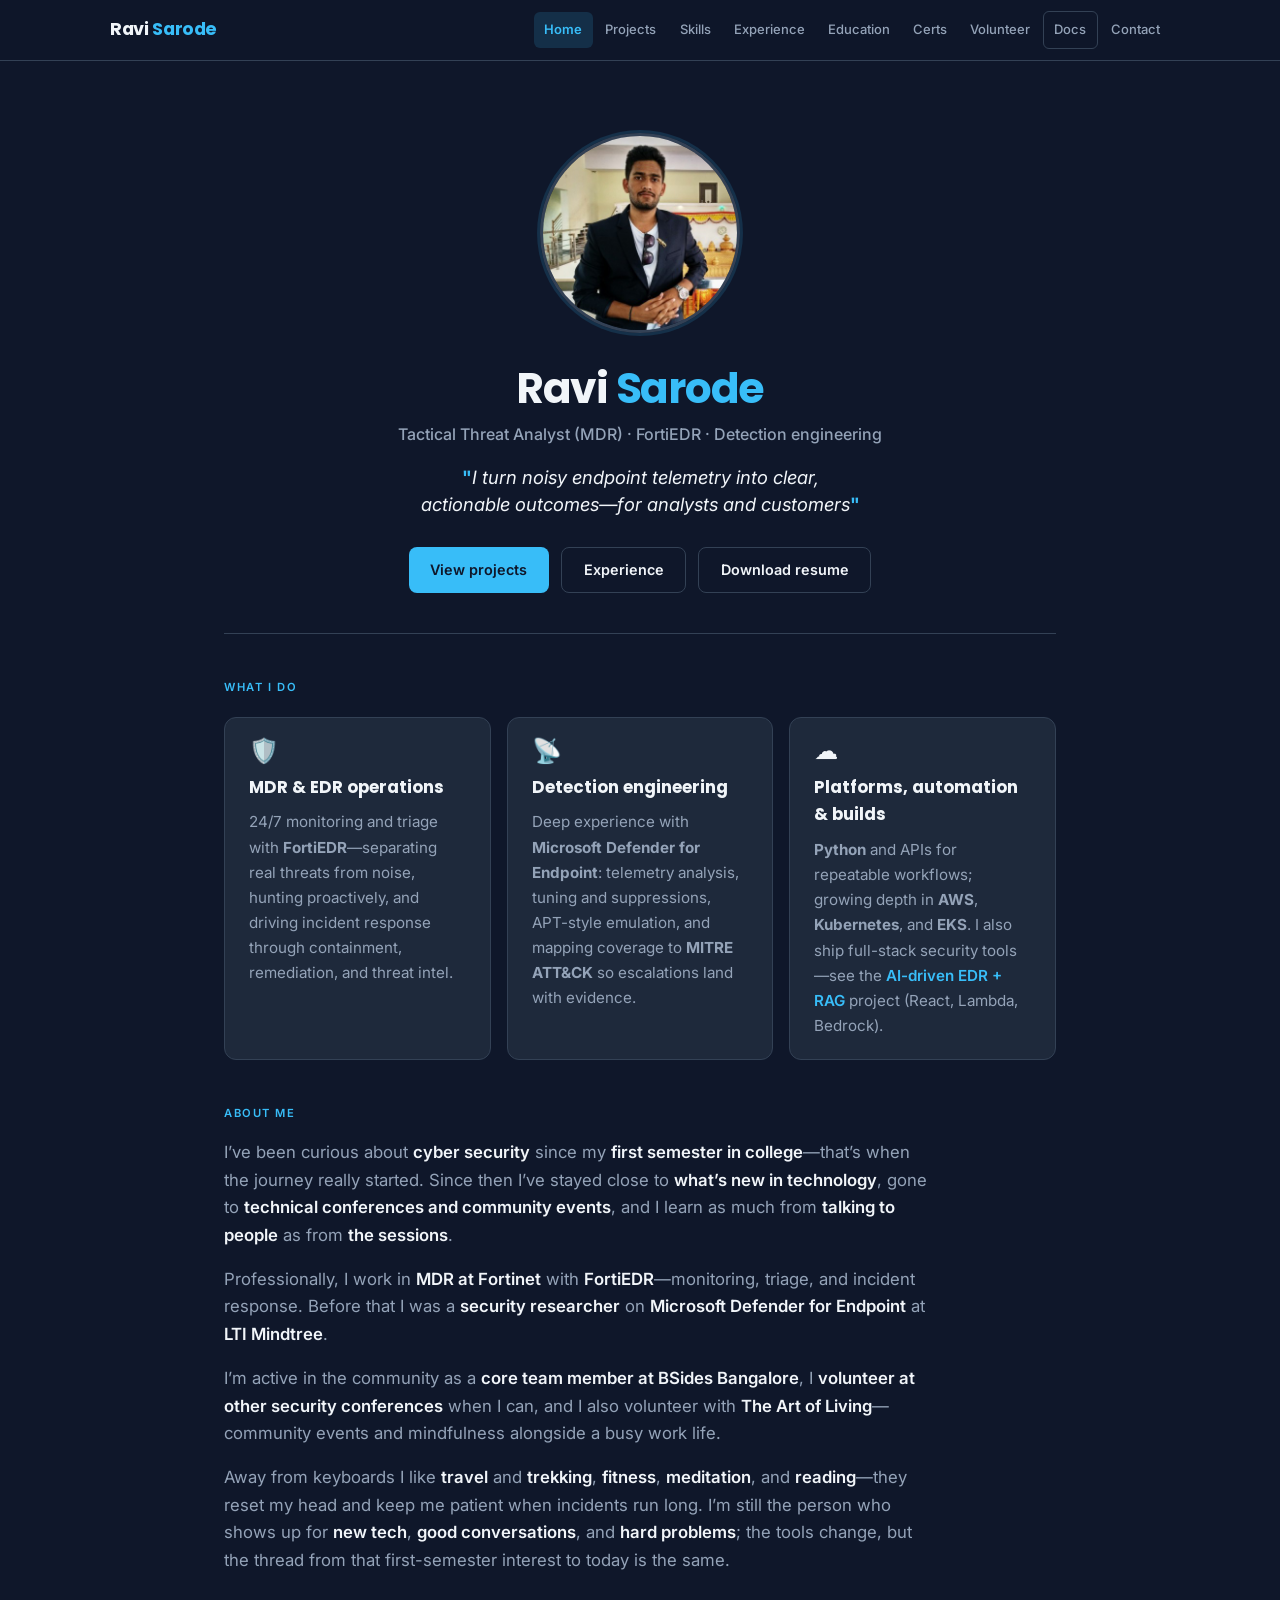
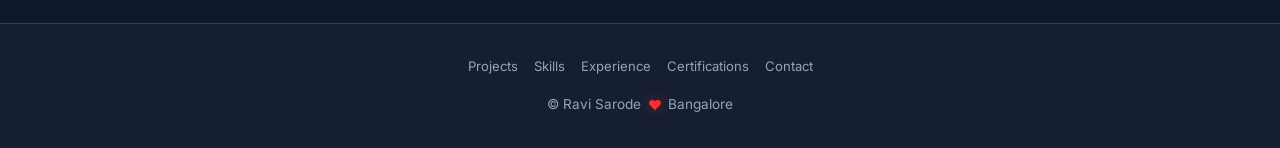
==== commit 9e1a7855: "Add dedicated contact page with channel cards and resume CTA - Move contact off home; link Contact t" ====
--- a/index.html
+++ b/index.html
@@ -8,7 +8,7 @@
   <link rel="preconnect" href="https://fonts.googleapis.com">
   <link rel="preconnect" href="https://fonts.gstatic.com" crossorigin>
   <link href="https://fonts.googleapis.com/css2?family=Inter:wght@400;500;600;700&family=JetBrains+Mono:wght@400;500&family=Poppins:wght@600;700&display=swap" rel="stylesheet">
-  <link rel="stylesheet" href="styles.css?v=26">
+  <link rel="stylesheet" href="styles.css?v=27">
 </head>
 <body>
   <a class="skip-link" href="#main-content">Skip to content</a>
@@ -32,7 +32,7 @@
           <li><a href="certifications.html">Certs</a></li>
           <li><a href="volunteer.html">Volunteer</a></li>
           <li><a href="https://document.ravisarode.com" class="nav-docs" target="_blank" rel="noopener">Docs</a></li>
-          <li><a href="#contact">Contact</a></li>
+          <li><a href="contact.html">Contact</a></li>
         </ul>
       </nav>
     </div>
@@ -93,18 +93,6 @@
           </p>
         </div>
       </section>
-
-      <section class="section-contact" id="contact" aria-labelledby="contact-heading">
-        <h2 id="contact-heading" class="page-title" style="margin-bottom: 0.5rem;">Contact</h2>
-        <p class="page-lead" style="margin-bottom: 0;">Let’s talk MDR, detection engineering, cloud security, or collaborations.</p>
-        <div class="contact-grid">
-          <a href="mailto:s.ravi.sarode@gmail.com">s.ravi.sarode@gmail.com</a>
-          <a href="https://linkedin.com/in/ravi-sarode/" target="_blank" rel="noopener">LinkedIn</a>
-          <a href="https://github.com/ravisarode" target="_blank" rel="noopener">GitHub</a>
-          <a href="https://www.instagram.com/_ravisarode/" target="_blank" rel="noopener">Instagram</a>
-          <a href="https://document.ravisarode.com" target="_blank" rel="noopener">Docs → document.ravisarode.com</a>
-        </div>
-      </section>
     </div>
   </main>
 
@@ -115,6 +103,7 @@
         <a href="technical-skills.html">Skills</a>
         <a href="work-experience.html">Experience</a>
         <a href="certifications.html">Certifications</a>
+        <a href="contact.html">Contact</a>
       </nav>
       <p>© Ravi Sarode <span class="footer-heart" aria-hidden="true">♥</span> Bangalore</p>
     </div>
--- a/styles.css
+++ b/styles.css
@@ -392,6 +392,284 @@
 
 .contact-grid a:hover {
   text-decoration: underline;
+}
+
+/* ——— Dedicated contact page ——— */
+.contact-page {
+  position: relative;
+  overflow-x: hidden;
+}
+
+.contact-page__bg {
+  position: absolute;
+  inset: 0 0 auto 0;
+  height: 440px;
+  background:
+    radial-gradient(ellipse 72% 58% at 50% -18%, rgba(56, 189, 248, 0.22), transparent 58%),
+    radial-gradient(ellipse 48% 42% at 96% 22%, rgba(167, 139, 250, 0.12), transparent 52%),
+    radial-gradient(ellipse 42% 38% at 4% 28%, rgba(56, 189, 248, 0.1), transparent 48%);
+  pointer-events: none;
+  z-index: 0;
+}
+
+.contact-page__inner {
+  position: relative;
+  z-index: 1;
+  padding-top: 2.25rem;
+}
+
+.contact-intro {
+  text-align: center;
+  max-width: 38rem;
+  margin: 0 auto 1rem;
+  animation: contactIntroIn 0.65s ease-out both;
+}
+
+@keyframes contactIntroIn {
+  from {
+    opacity: 0;
+    transform: translateY(12px);
+  }
+  to {
+    opacity: 1;
+    transform: translateY(0);
+  }
+}
+
+.contact-eyebrow {
+  font-size: 0.72rem;
+  font-weight: 600;
+  text-transform: uppercase;
+  letter-spacing: 0.16em;
+  color: var(--accent);
+  margin-bottom: 0.65rem;
+}
+
+.contact-title {
+  font-family: 'Poppins', sans-serif;
+  font-size: clamp(1.85rem, 4.2vw, 2.4rem);
+  font-weight: 700;
+  letter-spacing: -0.03em;
+  line-height: 1.15;
+  margin-bottom: 0;
+  color: var(--text);
+}
+
+.contact-title span {
+  background: linear-gradient(115deg, #7dd3fc 0%, #38bdf8 35%, #a78bfa 70%, #c4b5fd 100%);
+  -webkit-background-clip: text;
+  background-clip: text;
+  color: transparent;
+}
+
+.contact-resume {
+  display: flex;
+  justify-content: center;
+  margin: 0 auto 1.75rem;
+  max-width: 38rem;
+  animation: contactIntroIn 0.55s ease-out 0.08s both;
+}
+
+.contact-panel {
+  padding: 1.5rem 1.35rem 1.35rem;
+  border-radius: 16px;
+  border: 1px solid rgba(51, 65, 85, 0.9);
+  background:
+    linear-gradient(165deg, rgba(30, 41, 59, 0.72) 0%, rgba(15, 23, 42, 0.5) 100%);
+  box-shadow:
+    0 1px 0 rgba(255, 255, 255, 0.04) inset,
+    0 24px 48px rgba(0, 0, 0, 0.22);
+}
+
+.contact-panel-label {
+  font-size: 0.7rem;
+  font-weight: 600;
+  text-transform: uppercase;
+  letter-spacing: 0.14em;
+  color: var(--text-muted);
+  margin: 0 0 1rem;
+  padding-left: 0.15rem;
+  font-family: inherit;
+  line-height: 1.4;
+}
+
+.contact-channels {
+  list-style: none;
+  margin: 0;
+  padding: 0;
+  display: grid;
+  grid-template-columns: repeat(auto-fit, minmax(272px, 1fr));
+  gap: 0.85rem;
+}
+
+.contact-channels li {
+  margin: 0;
+  padding: 0;
+}
+
+.contact-channel {
+  display: flex;
+  align-items: center;
+  gap: 1rem;
+  min-height: 100%;
+  padding: 1.1rem 1.15rem;
+  border-radius: 12px;
+  border: 1px solid var(--border);
+  background: rgba(15, 23, 42, 0.45);
+  text-decoration: none;
+  color: inherit;
+  transition:
+    border-color 0.2s ease,
+    box-shadow 0.2s ease,
+    transform 0.2s ease,
+    background 0.2s ease;
+  animation: contactChannelIn 0.5s ease-out both;
+}
+
+.contact-channels li:nth-child(1) .contact-channel { animation-delay: 0.06s; }
+.contact-channels li:nth-child(2) .contact-channel { animation-delay: 0.1s; }
+.contact-channels li:nth-child(3) .contact-channel { animation-delay: 0.14s; }
+.contact-channels li:nth-child(4) .contact-channel { animation-delay: 0.18s; }
+.contact-channels li:nth-child(5) .contact-channel { animation-delay: 0.22s; }
+
+@keyframes contactChannelIn {
+  from {
+    opacity: 0;
+    transform: translateY(10px);
+  }
+  to {
+    opacity: 1;
+    transform: translateY(0);
+  }
+}
+
+.contact-channel:hover {
+  border-color: rgba(56, 189, 248, 0.45);
+  background: rgba(15, 23, 42, 0.75);
+  box-shadow:
+    0 0 0 1px rgba(56, 189, 248, 0.12),
+    0 14px 36px rgba(0, 0, 0, 0.28);
+  transform: translateY(-2px);
+}
+
+.contact-channel:focus-visible {
+  outline: 2px solid var(--accent);
+  outline-offset: 3px;
+}
+
+.contact-channel-icon {
+  flex-shrink: 0;
+  width: 2.85rem;
+  height: 2.85rem;
+  display: flex;
+  align-items: center;
+  justify-content: center;
+  border-radius: 11px;
+  font-size: 1.2rem;
+  line-height: 1;
+  border: 1px solid rgba(56, 189, 248, 0.22);
+  background: rgba(56, 189, 248, 0.1);
+}
+
+.contact-channel-icon--mono {
+  font-family: 'JetBrains Mono', monospace;
+  font-size: 0.95rem;
+  font-weight: 500;
+}
+
+.contact-channel--linkedin .contact-channel-icon {
+  font-family: 'JetBrains Mono', monospace;
+  font-weight: 700;
+  font-size: 1rem;
+  letter-spacing: -0.04em;
+  color: #93c5fd;
+  border-color: rgba(59, 130, 246, 0.35);
+  background: rgba(37, 99, 235, 0.18);
+}
+
+.contact-channel--github .contact-channel-icon {
+  border-color: rgba(148, 163, 184, 0.35);
+  background: rgba(100, 116, 139, 0.15);
+}
+
+.contact-channel--instagram .contact-channel-icon {
+  border-color: rgba(244, 114, 182, 0.35);
+  background: rgba(219, 39, 119, 0.12);
+}
+
+.contact-channel--docs .contact-channel-icon {
+  border-color: rgba(52, 211, 153, 0.3);
+  background: rgba(16, 185, 129, 0.12);
+}
+
+.contact-channel-text {
+  flex: 1;
+  min-width: 0;
+  display: flex;
+  flex-direction: column;
+  gap: 0.15rem;
+}
+
+.contact-channel-name {
+  font-family: 'Poppins', sans-serif;
+  font-weight: 600;
+  font-size: 1rem;
+  color: var(--text);
+}
+
+.contact-channel-line {
+  font-family: 'JetBrains Mono', monospace;
+  font-size: 0.8rem;
+  font-weight: 500;
+  color: var(--accent);
+  word-break: break-word;
+}
+
+.contact-channel-arrow {
+  flex-shrink: 0;
+  font-size: 1.05rem;
+  color: var(--text-muted);
+  transition: transform 0.2s ease, color 0.2s ease;
+}
+
+.contact-channel:hover .contact-channel-arrow {
+  color: var(--accent);
+  transform: translate(3px, -2px);
+}
+
+@media (max-width: 520px) {
+  .contact-page__inner {
+    padding-top: 1.75rem;
+  }
+
+  .contact-panel {
+    padding: 1.15rem 1rem 1rem;
+    border-radius: 14px;
+  }
+
+  .contact-channels {
+    grid-template-columns: 1fr;
+  }
+
+  .contact-channel {
+    padding: 1rem;
+  }
+}
+
+@media (prefers-reduced-motion: reduce) {
+  .contact-intro,
+  .contact-resume,
+  .contact-channel {
+    animation: none;
+  }
+
+  .contact-channel:hover {
+    transform: none;
+  }
+
+  .contact-channel:hover .contact-channel-arrow {
+    transform: none;
+  }
 }
 
 /* Page title (eyebrow) */
